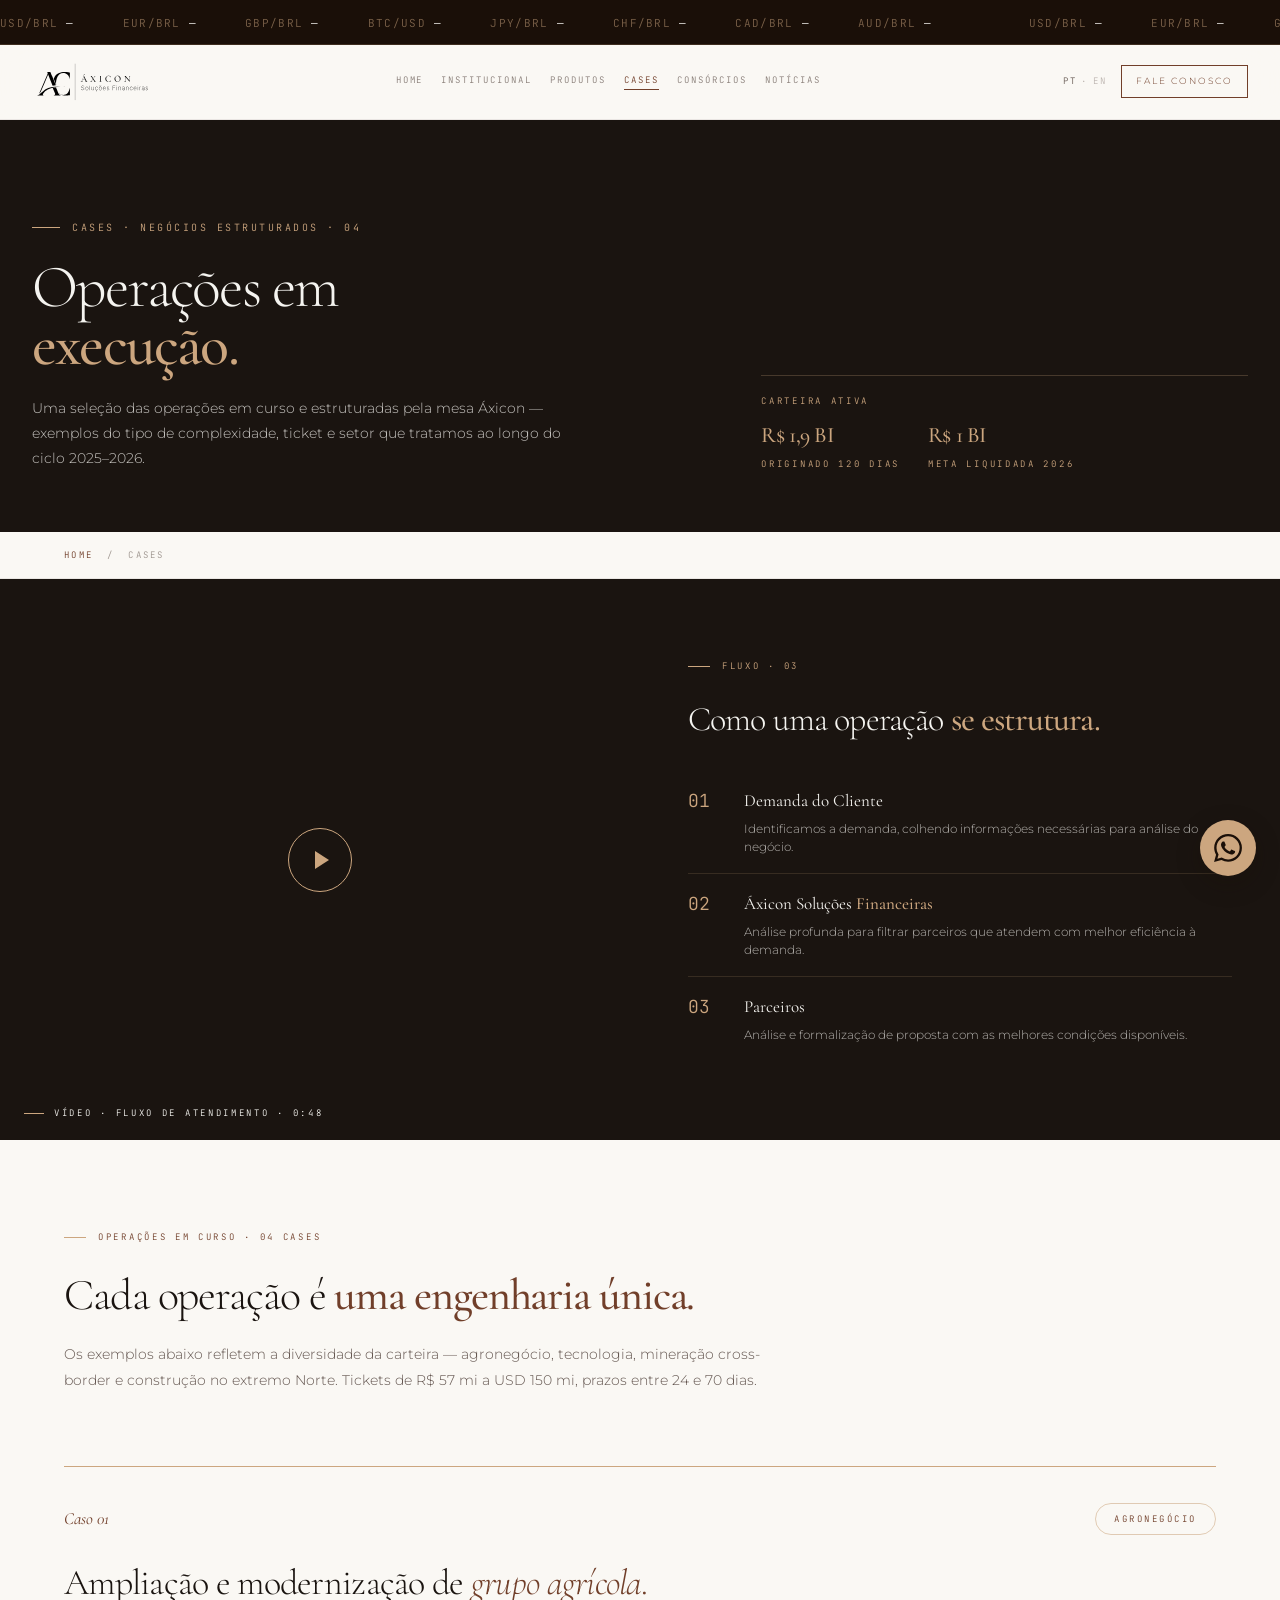
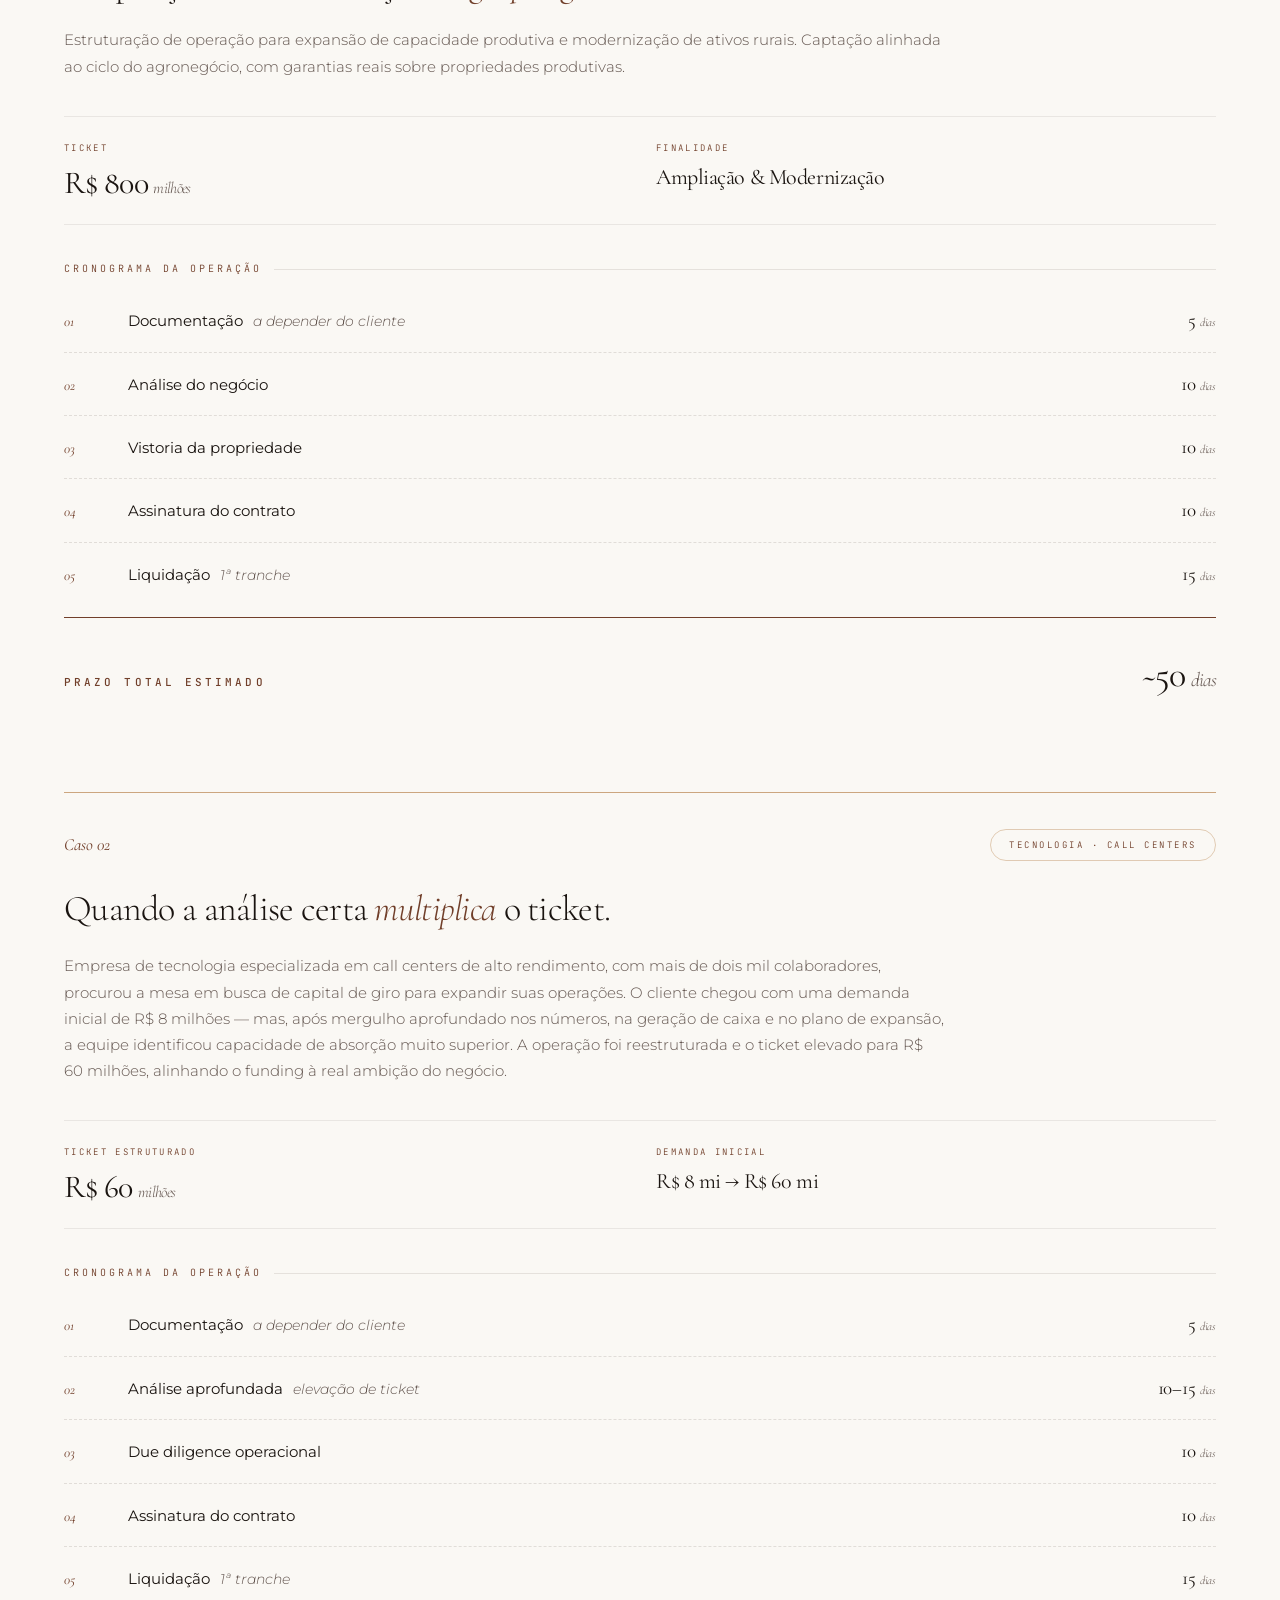
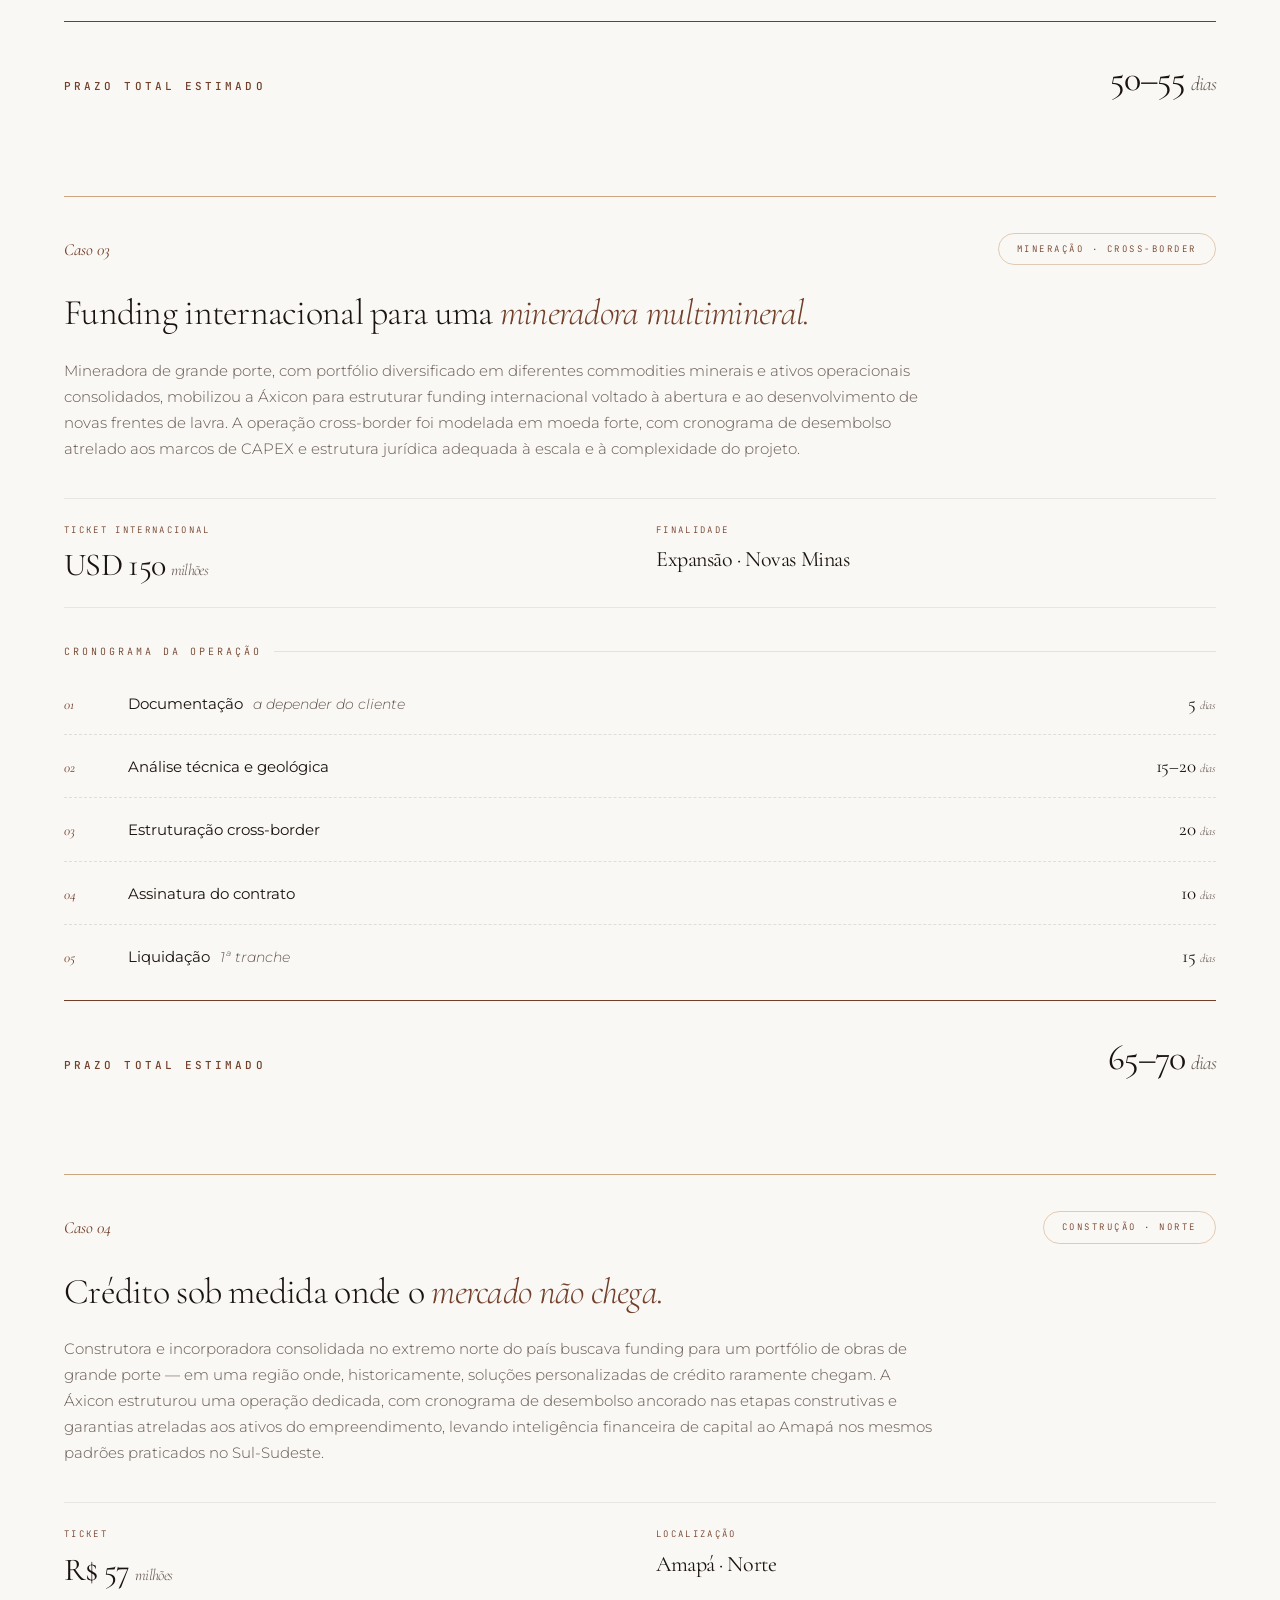
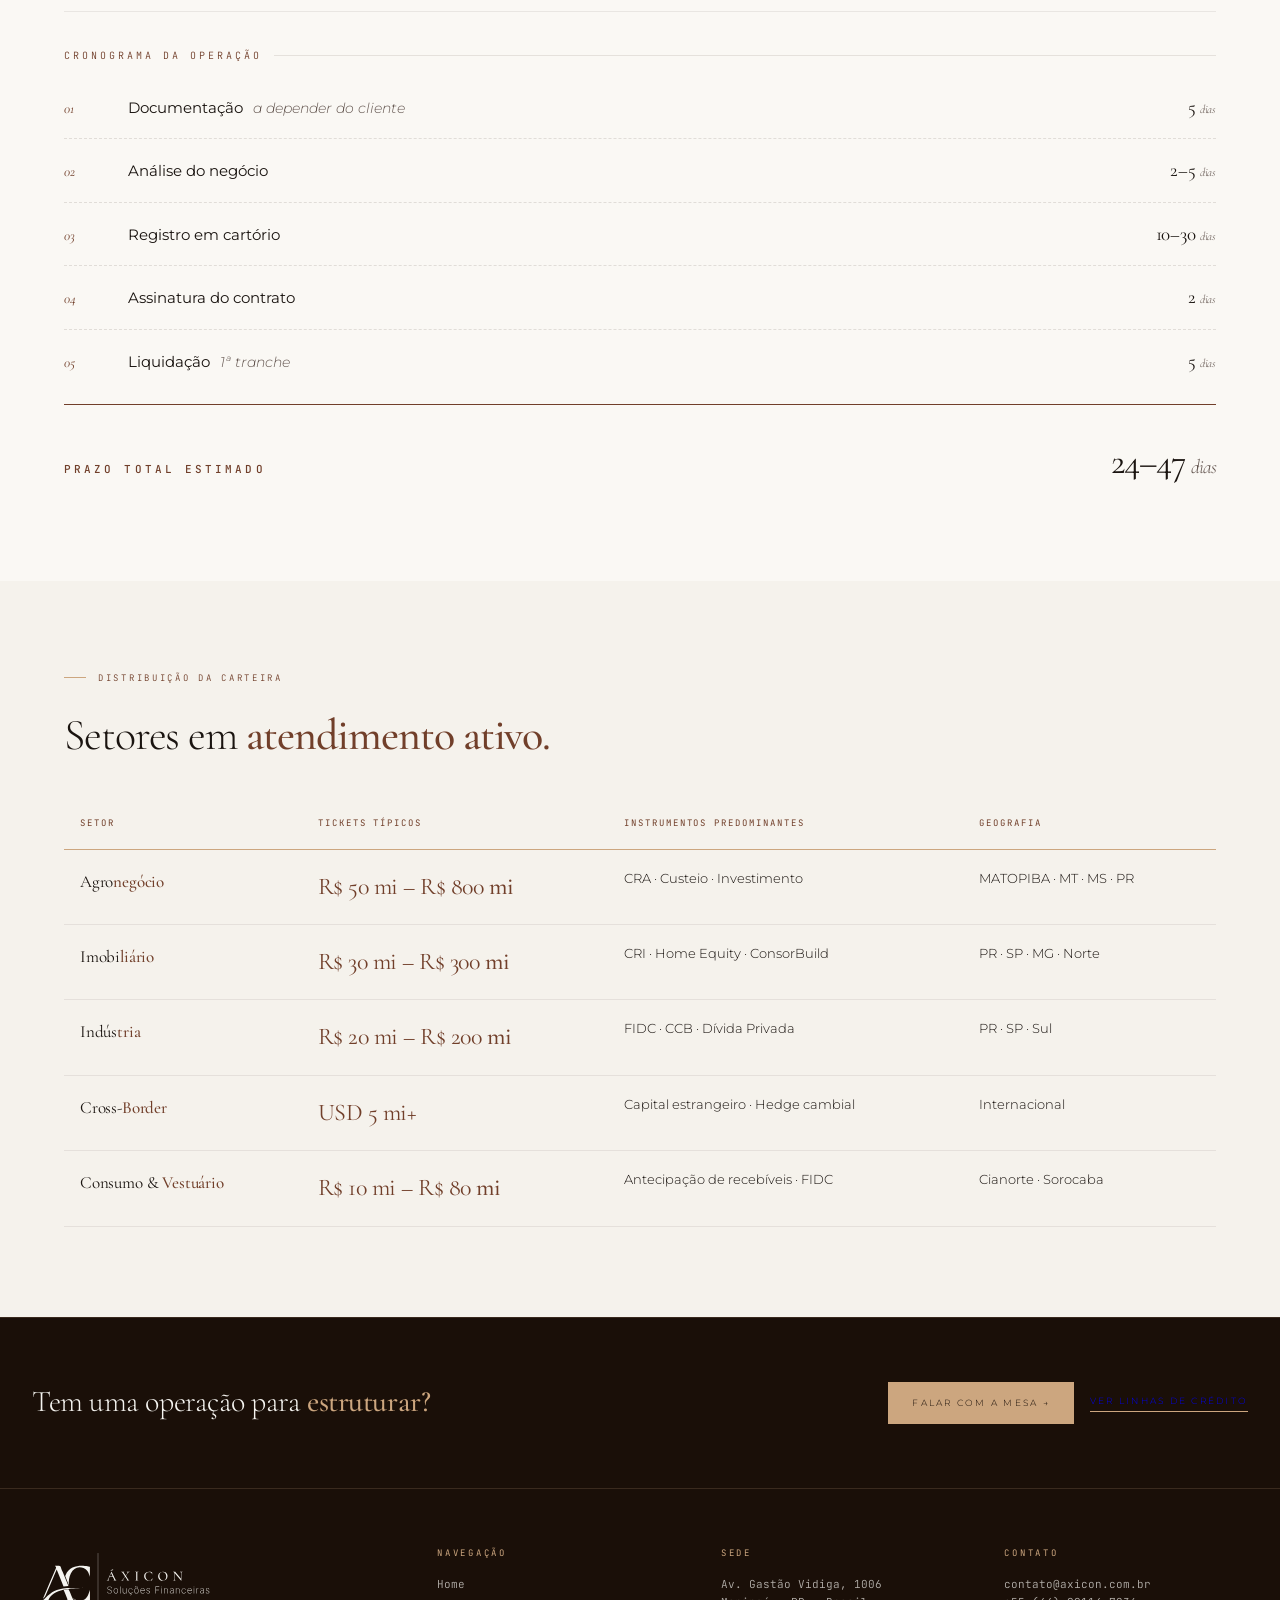
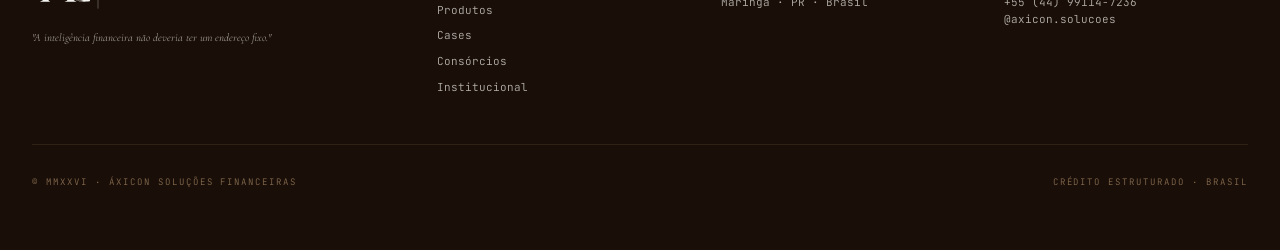
==== cases.html @ af998e2f "Migra site para estrutura multi-página (modelo E-D) Substitui o standalone único pela versão modular" ====
<!DOCTYPE html>
<html lang="pt-BR">
<head>
<meta charset="UTF-8">
<meta name="viewport" content="width=device-width, initial-scale=1.0">
<title>Cases & Negócios Estruturados — Áxicon Soluções Financeiras</title>
<meta name="description" content="Operações em execução na carteira Áxicon — agro, imobiliário, project finance e cross-border. Tickets de R$ 50 mi a R$ 800 mi.">
<link rel="stylesheet" href="styles.css">
</head>
<body>
<!-- TICKER -->
<div class="market-ticker">
  <div class="ticker-track">
    <span>
      <span><span class="ticker-label">USD/BRL</span><span id="t-usd">—</span></span>
      <span><span class="ticker-label">EUR/BRL</span><span id="t-eur">—</span></span>
      <span><span class="ticker-label">GBP/BRL</span><span id="t-gbp">—</span></span>
      <span><span class="ticker-label">BTC/USD</span><span id="t-btc">—</span></span>
      <span><span class="ticker-label">JPY/BRL</span><span id="t-jpy">—</span></span>
      <span><span class="ticker-label">CHF/BRL</span><span id="t-chf">—</span></span>
      <span><span class="ticker-label">CAD/BRL</span><span id="t-cad">—</span></span>
      <span><span class="ticker-label">AUD/BRL</span><span id="t-aud">—</span></span>
    </span>
    <span aria-hidden="true">
      <span><span class="ticker-label">USD/BRL</span><span class="t-usd2">—</span></span>
      <span><span class="ticker-label">EUR/BRL</span><span class="t-eur2">—</span></span>
      <span><span class="ticker-label">GBP/BRL</span><span class="t-gbp2">—</span></span>
      <span><span class="ticker-label">BTC/USD</span><span class="t-btc2">—</span></span>
      <span><span class="ticker-label">JPY/BRL</span><span class="t-jpy2">—</span></span>
      <span><span class="ticker-label">CHF/BRL</span><span class="t-chf2">—</span></span>
      <span><span class="ticker-label">CAD/BRL</span><span class="t-cad2">—</span></span>
      <span><span class="ticker-label">AUD/BRL</span><span class="t-aud2">—</span></span>
    </span>
  </div>
</div>
<nav class="nav">
  <a href="index.html" class="nav-brand">
    <img src="assets/logo-full-black.svg" alt="Áxicon Soluções Financeiras" class="brand-logo">
  </a>
  <div class="nav-menu">
    <a href="index.html">Home</a>
    <a href="institucional.html">Institucional</a>
    <a href="produtos.html">Produtos</a>
    <a href="cases.html" class="active">Cases</a>
    <a href="consorcios.html">Consórcios</a>
    <a href="noticias.html">Notícias</a>
  </div>
  <div class="nav-right">
    <div class="lang-toggle">
      <span data-lang="pt">PT</span><span class="sep">·</span><span data-lang="en" class="inactive">EN</span>
    </div>
    <a href="https://wa.me/5544991147236?text=Olá,%20tudo%20bem?%20Vim%20pelo%20site%20da%20Áxicon..." class="nav-cta" target="_blank" rel="noopener">Fale conosco</a>
  </div>
</nav>

<header class="page-hero has-image page-hero-bg-2">
  <div>
    <div class="page-hero-eyebrow">Cases · Negócios estruturados · 04</div>
    <h1 class="h-hero">Operações em<br><em>execução.</em></h1>
    <p class="page-hero-lede">Uma seleção das operações em curso e estruturadas pela mesa Áxicon — exemplos do tipo de complexidade, ticket e setor que tratamos ao longo do ciclo 2025–2026.</p>
  </div>
  <div class="page-hero-meta">
    Carteira ativa
    <div class="page-hero-meta-row">
      <span><strong>R$ 1,9 bi</strong>Originado 120 dias</span>
      <span><strong>R$ 1 bi</strong>Meta liquidada 2026</span>
    </div>
  </div>
</header>

<div class="breadcrumbs"><div class="container"><a href="index.html">Home</a><span class="sep">/</span><span>Cases</span></div></div>

<!-- FLUXO DE ATENDIMENTO -->
<section id="fluxo" class="s-dark">
  <div class="video-split">
    <div class="video-pane" style="background-image: url('https://images.unsplash.com/photo-1556761175-5973dc0f32e7?w=1200&q=85');">
      <div class="video-caption">Vídeo · Fluxo de atendimento · 0:48</div>
      <div class="video-play"></div>
    </div>
    <div class="video-content">
      <div class="section-label">Fluxo · 03</div>
      <h2 class="h-2" style="margin-bottom: 32px;">Como uma operação <em>se estrutura.</em></h2>
      <div class="flow-list">
        <div class="flow-step">
          <div class="flow-step-num">01</div>
          <div>
            <div class="flow-step-title">Demanda do Cliente</div>
            <div class="flow-step-desc">Identificamos a demanda, colhendo informações necessárias para análise do negócio.</div>
          </div>
        </div>
        <div class="flow-step">
          <div class="flow-step-num">02</div>
          <div>
            <div class="flow-step-title">Áxicon Soluções <em>Financeiras</em></div>
            <div class="flow-step-desc">Análise profunda para filtrar parceiros que atendem com melhor eficiência à demanda.</div>
          </div>
        </div>
        <div class="flow-step">
          <div class="flow-step-num">03</div>
          <div>
            <div class="flow-step-title">Parceiros</div>
            <div class="flow-step-desc">Análise e formalização de proposta com as melhores condições disponíveis.</div>
          </div>
        </div>
      </div>
    </div>
  </div>
</section>

<!-- CASES LIST -->
<section class="section s-light">
  <div class="container">
    <div class="section-label">Operações em curso · 04 cases</div>
    <h2 class="h-1" style="max-width: 780px; margin-bottom: 24px;">
      Cada operação é <em>uma engenharia única.</em>
    </h2>
    <p class="body-text" style="margin-bottom: 64px;">
      Os exemplos abaixo refletem a diversidade da carteira — agronegócio, tecnologia, mineração cross-border e construção no extremo Norte. Tickets de R$ 57 mi a USD 150 mi, prazos entre 24 e 70 dias.
    </p>

    <div class="case-detail-list">

      <article id="agro" class="case-detail">
        <div class="case-detail-head">
          <div class="case-detail-num">Caso 01</div>
          <div class="case-detail-badge">Agronegócio</div>
        </div>
        <h3 class="case-detail-title">Ampliação e modernização de <em>grupo agrícola.</em></h3>
        <p class="case-detail-body">Estruturação de operação para expansão de capacidade produtiva e modernização de ativos rurais. Captação alinhada ao ciclo do agronegócio, com garantias reais sobre propriedades produtivas.</p>
        <div class="case-detail-meta">
          <div>
            <div class="case-detail-meta-label">Ticket</div>
            <div class="case-detail-meta-value">R$ 800<small>milhões</small></div>
          </div>
          <div>
            <div class="case-detail-meta-label">Finalidade</div>
            <div class="case-detail-meta-value text">Ampliação &amp; Modernização</div>
          </div>
        </div>
        <div class="case-timeline-label">Cronograma da operação</div>
        <ol class="case-timeline">
          <li><span class="case-timeline-num">01</span><span class="case-timeline-step">Documentação <em>a depender do cliente</em></span><span class="case-timeline-days">5<em>dias</em></span></li>
          <li><span class="case-timeline-num">02</span><span class="case-timeline-step">Análise do negócio</span><span class="case-timeline-days">10<em>dias</em></span></li>
          <li><span class="case-timeline-num">03</span><span class="case-timeline-step">Vistoria da propriedade</span><span class="case-timeline-days">10<em>dias</em></span></li>
          <li><span class="case-timeline-num">04</span><span class="case-timeline-step">Assinatura do contrato</span><span class="case-timeline-days">10<em>dias</em></span></li>
          <li><span class="case-timeline-num">05</span><span class="case-timeline-step">Liquidação <em>1ª tranche</em></span><span class="case-timeline-days">15<em>dias</em></span></li>
        </ol>
        <div class="case-detail-total">
          <span class="case-detail-total-label">Prazo total estimado</span>
          <span class="case-detail-total-value">~50<em>dias</em></span>
        </div>
      </article>

      <article id="tech" class="case-detail">
        <div class="case-detail-head">
          <div class="case-detail-num">Caso 02</div>
          <div class="case-detail-badge">Tecnologia · Call Centers</div>
        </div>
        <h3 class="case-detail-title">Quando a análise certa <em>multiplica</em> o ticket.</h3>
        <p class="case-detail-body">Empresa de tecnologia especializada em call centers de alto rendimento, com mais de dois mil colaboradores, procurou a mesa em busca de capital de giro para expandir suas operações. O cliente chegou com uma demanda inicial de R$ 8 milhões — mas, após mergulho aprofundado nos números, na geração de caixa e no plano de expansão, a equipe identificou capacidade de absorção muito superior. A operação foi reestruturada e o ticket elevado para R$ 60 milhões, alinhando o funding à real ambição do negócio.</p>
        <div class="case-detail-meta">
          <div>
            <div class="case-detail-meta-label">Ticket estruturado</div>
            <div class="case-detail-meta-value">R$ 60<small>milhões</small></div>
          </div>
          <div>
            <div class="case-detail-meta-label">Demanda inicial</div>
            <div class="case-detail-meta-value text">R$ 8 mi → R$ 60 mi</div>
          </div>
        </div>
        <div class="case-timeline-label">Cronograma da operação</div>
        <ol class="case-timeline">
          <li><span class="case-timeline-num">01</span><span class="case-timeline-step">Documentação <em>a depender do cliente</em></span><span class="case-timeline-days">5<em>dias</em></span></li>
          <li><span class="case-timeline-num">02</span><span class="case-timeline-step">Análise aprofundada <em>elevação de ticket</em></span><span class="case-timeline-days">10–15<em>dias</em></span></li>
          <li><span class="case-timeline-num">03</span><span class="case-timeline-step">Due diligence operacional</span><span class="case-timeline-days">10<em>dias</em></span></li>
          <li><span class="case-timeline-num">04</span><span class="case-timeline-step">Assinatura do contrato</span><span class="case-timeline-days">10<em>dias</em></span></li>
          <li><span class="case-timeline-num">05</span><span class="case-timeline-step">Liquidação <em>1ª tranche</em></span><span class="case-timeline-days">15<em>dias</em></span></li>
        </ol>
        <div class="case-detail-total">
          <span class="case-detail-total-label">Prazo total estimado</span>
          <span class="case-detail-total-value">50–55<em>dias</em></span>
        </div>
      </article>

      <article id="mineracao" class="case-detail">
        <div class="case-detail-head">
          <div class="case-detail-num">Caso 03</div>
          <div class="case-detail-badge">Mineração · Cross-Border</div>
        </div>
        <h3 class="case-detail-title">Funding internacional para uma <em>mineradora multimineral.</em></h3>
        <p class="case-detail-body">Mineradora de grande porte, com portfólio diversificado em diferentes commodities minerais e ativos operacionais consolidados, mobilizou a Áxicon para estruturar funding internacional voltado à abertura e ao desenvolvimento de novas frentes de lavra. A operação cross-border foi modelada em moeda forte, com cronograma de desembolso atrelado aos marcos de CAPEX e estrutura jurídica adequada à escala e à complexidade do projeto.</p>
        <div class="case-detail-meta">
          <div>
            <div class="case-detail-meta-label">Ticket internacional</div>
            <div class="case-detail-meta-value">USD 150<small>milhões</small></div>
          </div>
          <div>
            <div class="case-detail-meta-label">Finalidade</div>
            <div class="case-detail-meta-value text">Expansão · Novas Minas</div>
          </div>
        </div>
        <div class="case-timeline-label">Cronograma da operação</div>
        <ol class="case-timeline">
          <li><span class="case-timeline-num">01</span><span class="case-timeline-step">Documentação <em>a depender do cliente</em></span><span class="case-timeline-days">5<em>dias</em></span></li>
          <li><span class="case-timeline-num">02</span><span class="case-timeline-step">Análise técnica e geológica</span><span class="case-timeline-days">15–20<em>dias</em></span></li>
          <li><span class="case-timeline-num">03</span><span class="case-timeline-step">Estruturação cross-border</span><span class="case-timeline-days">20<em>dias</em></span></li>
          <li><span class="case-timeline-num">04</span><span class="case-timeline-step">Assinatura do contrato</span><span class="case-timeline-days">10<em>dias</em></span></li>
          <li><span class="case-timeline-num">05</span><span class="case-timeline-step">Liquidação <em>1ª tranche</em></span><span class="case-timeline-days">15<em>dias</em></span></li>
        </ol>
        <div class="case-detail-total">
          <span class="case-detail-total-label">Prazo total estimado</span>
          <span class="case-detail-total-value">65–70<em>dias</em></span>
        </div>
      </article>

      <article id="amapa" class="case-detail">
        <div class="case-detail-head">
          <div class="case-detail-num">Caso 04</div>
          <div class="case-detail-badge">Construção · Norte</div>
        </div>
        <h3 class="case-detail-title">Crédito sob medida onde o <em>mercado não chega.</em></h3>
        <p class="case-detail-body">Construtora e incorporadora consolidada no extremo norte do país buscava funding para um portfólio de obras de grande porte — em uma região onde, historicamente, soluções personalizadas de crédito raramente chegam. A Áxicon estruturou uma operação dedicada, com cronograma de desembolso ancorado nas etapas construtivas e garantias atreladas aos ativos do empreendimento, levando inteligência financeira de capital ao Amapá nos mesmos padrões praticados no Sul-Sudeste.</p>
        <div class="case-detail-meta">
          <div>
            <div class="case-detail-meta-label">Ticket</div>
            <div class="case-detail-meta-value">R$ 57<small>milhões</small></div>
          </div>
          <div>
            <div class="case-detail-meta-label">Localização</div>
            <div class="case-detail-meta-value text">Amapá · Norte</div>
          </div>
        </div>
        <div class="case-timeline-label">Cronograma da operação</div>
        <ol class="case-timeline">
          <li><span class="case-timeline-num">01</span><span class="case-timeline-step">Documentação <em>a depender do cliente</em></span><span class="case-timeline-days">5<em>dias</em></span></li>
          <li><span class="case-timeline-num">02</span><span class="case-timeline-step">Análise do negócio</span><span class="case-timeline-days">2–5<em>dias</em></span></li>
          <li><span class="case-timeline-num">03</span><span class="case-timeline-step">Registro em cartório</span><span class="case-timeline-days">10–30<em>dias</em></span></li>
          <li><span class="case-timeline-num">04</span><span class="case-timeline-step">Assinatura do contrato</span><span class="case-timeline-days">2<em>dias</em></span></li>
          <li><span class="case-timeline-num">05</span><span class="case-timeline-step">Liquidação <em>1ª tranche</em></span><span class="case-timeline-days">5<em>dias</em></span></li>
        </ol>
        <div class="case-detail-total">
          <span class="case-detail-total-label">Prazo total estimado</span>
          <span class="case-detail-total-value">24–47<em>dias</em></span>
        </div>
      </article>

    </div>
  </div>
</section>

<!-- SETORES ATENDIDOS -->
<section class="section s-light-2">
  <div class="container">
    <div class="section-label">Distribuição da carteira</div>
    <h2 class="h-1" style="max-width: 780px; margin-bottom: 40px;">
      Setores em <em>atendimento ativo.</em>
    </h2>
    <table class="compare-table">
      <thead>
        <tr><th>Setor</th><th>Tickets típicos</th><th>Instrumentos predominantes</th><th>Geografia</th></tr>
      </thead>
      <tbody>
        <tr>
          <td class="serif">Agro<em>negócio</em></td>
          <td class="num">R$ 50 mi – R$ 800 <em>mi</em></td>
          <td>CRA · Custeio · Investimento</td>
          <td>MATOPIBA · MT · MS · PR</td>
        </tr>
        <tr>
          <td class="serif">Imobi<em>liário</em></td>
          <td class="num">R$ 30 mi – R$ 300 <em>mi</em></td>
          <td>CRI · Home Equity · ConsorBuild</td>
          <td>PR · SP · MG · Norte</td>
        </tr>
        <tr>
          <td class="serif">Indús<em>tria</em></td>
          <td class="num">R$ 20 mi – R$ 200 <em>mi</em></td>
          <td>FIDC · CCB · Dívida Privada</td>
          <td>PR · SP · Sul</td>
        </tr>
        <tr>
          <td class="serif">Cross-<em>Border</em></td>
          <td class="num">USD 5 mi+</td>
          <td>Capital estrangeiro · Hedge cambial</td>
          <td>Internacional</td>
        </tr>
        <tr>
          <td class="serif">Consumo & <em>Vestuário</em></td>
          <td class="num">R$ 10 mi – R$ 80 <em>mi</em></td>
          <td>Antecipação de recebíveis · FIDC</td>
          <td>Cianorte · Sorocaba</td>
        </tr>
      </tbody>
    </table>
  </div>
</section>

<!-- CTA -->
<section class="cta-stripe">
  <h3>Tem uma operação para <em>estruturar?</em></h3>
  <div class="cta-stripe-actions">
    <a href="https://wa.me/5544991147236?text=Olá,%20tudo%20bem?%20Vim%20pelo%20site%20da%20Áxicon..." target="_blank" rel="noopener" class="btn btn-primary">Falar com a mesa →</a>
    <a href="produtos.html" class="link-arrow">Ver linhas de crédito</a>
  </div>
</section>

<footer class="footer">
  <div class="footer-grid">
    <div>
      <div class="footer-brand">
        <img src="assets/logo-full-white.svg" alt="Áxicon Soluções Financeiras" class="brand-logo">
      </div>
      <p class="footer-tag"><em>"A inteligência financeira não deveria ter um endereço fixo."</em></p>
    </div>
    <div>
      <h4>Navegação</h4>
      <ul>
        <li><a href="index.html">Home</a></li>
        <li><a href="produtos.html">Produtos</a></li>
        <li><a href="cases.html">Cases</a></li>
        <li><a href="consorcios.html">Consórcios</a></li>
        <li><a href="institucional.html">Institucional</a></li>
      </ul>
    </div>
    <div>
      <h4>Sede</h4>
      <p>Av. Gastão Vidiga, 1006<br>Maringá · PR · Brasil</p>

    </div>
    <div>
      <h4>Contato</h4>
      <p>
        <a href="mailto:contato@axicon.com.br">contato@axicon.com.br</a><br>
        <a href="https://wa.me/5544991147236">+55 (44) 99114-7236</a><br>
        <a href="https://www.instagram.com/axicon.solucoes/" target="_blank">@axicon.solucoes</a>
      </p>
    </div>
  </div>
  <div class="footer-bottom">
    <span>© MMXXVI · Áxicon Soluções Financeiras</span>
    <span>Crédito estruturado · Brasil</span>
  </div>
</footer>
<a href="https://wa.me/5544991147236?text=Olá,%20tudo%20bem?%20Vim%20pelo%20site%20da%20Áxicon..." class="wa-float" target="_blank" rel="noopener" aria-label="WhatsApp">
  <svg viewBox="0 0 24 24"><path d="M17.472 14.382c-.297-.149-1.758-.867-2.03-.967-.273-.099-.471-.148-.67.15-.197.297-.767.966-.94 1.164-.173.199-.347.223-.644.075-.297-.15-1.255-.463-2.39-1.475-.883-.788-1.48-1.761-1.653-2.059-.173-.297-.018-.458.13-.606.134-.133.298-.347.446-.52.149-.174.198-.298.298-.497.099-.198.05-.371-.025-.52-.075-.149-.669-1.612-.916-2.207-.242-.579-.487-.5-.669-.51-.173-.008-.371-.01-.57-.01-.198 0-.52.074-.792.372-.272.297-1.04 1.016-1.04 2.479 0 1.462 1.065 2.875 1.213 3.074.149.198 2.096 3.2 5.077 4.487.709.306 1.262.489 1.694.625.712.227 1.36.195 1.871.118.571-.085 1.758-.719 2.006-1.413.248-.694.248-1.289.173-1.413-.074-.124-.272-.198-.57-.347m-5.421 7.403h-.004a9.87 9.87 0 01-5.031-1.378l-.361-.214-3.741.982.998-3.648-.235-.374a9.86 9.86 0 01-1.51-5.26c.001-5.45 4.436-9.884 9.888-9.884 2.64 0 5.122 1.03 6.988 2.898a9.825 9.825 0 012.893 6.994c-.003 5.45-4.437 9.884-9.885 9.884m8.413-18.297A11.815 11.815 0 0012.05 0C5.495 0 .16 5.335.157 11.892c0 2.096.547 4.142 1.588 5.945L.057 24l6.305-1.654a11.882 11.882 0 005.683 1.448h.005c6.554 0 11.89-5.335 11.893-11.893a11.821 11.821 0 00-3.48-8.413Z"/></svg>
</a>
<script src="shared.js"></script>
</body>
</html>
---- styles.css ----
/* ============================================================
   ÁXICON SOLUÇÕES FINANCEIRAS — Design System (shared)
   Quiet luxury · Dark editorial · Light/Dark alternado
   ============================================================ */

/* Cormorant Garamond + Montserrat + JetBrains Mono via Google Fonts (importado abaixo) */

@import url('https://fonts.googleapis.com/css2?family=Cormorant+Garamond:ital,wght@0,300;0,400;0,500;1,300;1,400;1,500&family=Montserrat:wght@200;300;400;500;600&family=JetBrains+Mono:wght@300;400;500&display=swap');

:root {
  --c-primary: #713F2A;
  --c-secondary: #7C4D33;
  --c-deep: #1a0f08;
  --c-dark: #2A1810;
  --c-bg-dark: #1a1410;
  --c-bg-dark-2: #221812;
  --c-cream: #FAF8F4;
  --c-cream-2: #F5F2EC;
  --c-cream-3: #F5F4F0;
  --c-gold: #CCA67F;
  --c-gold-soft: #DAB58F;
  --c-gold-deep: #9B7A52;
  --c-text-light: #1a1410;
  --c-text-dark: #F5F4F0;
  --c-text-muted-light: rgba(42, 24, 16, 0.72);
  --c-text-muted-dark: rgba(245, 244, 240, 0.72);
  --c-text-faint-light: rgba(42, 24, 16, 0.45);
  --c-text-faint-dark: rgba(245, 244, 240, 0.45);
  --line-light: rgba(42, 24, 16, 0.08);
  --line-light-2: rgba(42, 24, 16, 0.1);
  --line-dark: rgba(204, 166, 127, 0.16);
  --f-serif: 'Cormorant Garamond', Georgia, serif;
  --f-sans: 'Montserrat', -apple-system, BlinkMacSystemFont, sans-serif;
  --f-mono: 'JetBrains Mono', 'SF Mono', Menlo, monospace;
  --nav-h: 64px;
  --ticker-h: 32px;
  --pad-section: 90px 32px;
  --max-w: 1440px;
}

* { box-sizing: border-box; margin: 0; padding: 0; }
html { scroll-behavior: smooth; -webkit-font-smoothing: antialiased; -moz-osx-font-smoothing: grayscale; }
body {
  font-family: var(--f-sans);
  font-weight: 300;
  line-height: 1.6;
  color: var(--c-text-light);
  background: var(--c-cream);
  overflow-x: hidden;
}
/* visited links inherit parent color — evita roxo padrão do browser */
a:visited { color: inherit; }
.serif { font-family: var(--f-serif); }
.mono { font-family: var(--f-mono); }
.italic { font-style: italic; }
.container { max-width: var(--max-w); margin: 0 auto; padding: 0 32px; }

/* TICKER */
.market-ticker {
  background: var(--c-deep);
  border-bottom: 1px solid rgba(204, 166, 127, 0.2);
  padding: 9px 0;
  overflow: hidden;
  position: sticky;
  top: 0;
  z-index: 100;
}
.ticker-track {
  display: inline-flex;
  animation: ticker-slide 60s linear infinite;
  gap: 48px;
  padding-right: 48px;
  white-space: nowrap;
  font-family: var(--f-mono);
  font-size: 11px;
  letter-spacing: 0.12em;
  color: var(--c-text-dark);
}
.ticker-track > span { display: inline-flex; gap: 48px; padding-right: 48px; }
.ticker-label { color: rgba(204, 166, 127, 0.55); margin-right: 8px; }
.ticker-up { color: #22c55e; font-size: 9px; }
.ticker-down { color: #ef4444; font-size: 9px; }
@keyframes ticker-slide {
  0% { transform: translateX(0); }
  100% { transform: translateX(-50%); }
}

/* NAVEGAÇÃO */
.nav {
  display: flex;
  justify-content: space-between;
  align-items: center;
  padding: 16px 32px;
  background: rgba(250, 248, 244, 0.92);
  backdrop-filter: blur(20px);
  -webkit-backdrop-filter: blur(20px);
  border-bottom: 1px solid var(--line-light);
  position: sticky;
  top: var(--ticker-h);
  z-index: 99;
}
.nav-brand { display: flex; align-items: center; gap: 10px; text-decoration: none; color: var(--c-text-light); }
.nav-brand img.brand-logo { height: 42px; width: auto; display: block; }
.nav-logo {
  width: 26px; height: 26px;
  border: 1px solid var(--c-primary);
  display: flex; align-items: center; justify-content: center;
  font-family: var(--f-serif); font-style: italic; font-size: 14px;
  color: var(--c-primary);
}
.nav-name { font-family: var(--f-serif); font-size: 16px; }
.nav-name em { font-style: italic; color: var(--c-primary); }
.nav-menu { display: flex; gap: 18px; font-family: var(--f-mono); font-size: 9px; letter-spacing: 0.22em; text-transform: uppercase; }
.nav-menu a { color: rgba(42, 24, 16, 0.55); text-decoration: none; transition: color 0.2s; padding-bottom: 2px; }
.nav-menu a:hover, .nav-menu a.active { color: var(--c-primary); border-bottom: 1px solid var(--c-primary); }
.nav-right { display: flex; align-items: center; gap: 14px; }
.lang-toggle { font-family: var(--f-mono); font-size: 9px; letter-spacing: 0.25em; text-transform: uppercase; color: rgba(42, 24, 16, 0.7); cursor: pointer; }
.lang-toggle .inactive { color: rgba(42, 24, 16, 0.3); }
.lang-toggle .sep { margin: 0 4px; color: rgba(42, 24, 16, 0.3); }
.nav-cta {
  font-family: var(--f-sans); font-size: 9px;
  letter-spacing: 0.22em; text-transform: uppercase;
  border: 1px solid var(--c-primary);
  color: var(--c-primary); padding: 8px 14px;
  text-decoration: none; background: transparent;
  cursor: pointer; transition: all 0.3s;
}
.nav-cta:hover { background: var(--c-primary); color: var(--c-cream); }

/* SEÇÕES */
.section { padding: var(--pad-section); }
.section-tight { padding: 60px 32px; }
.s-light { background: var(--c-cream); color: var(--c-text-light); }
.s-light-2 { background: var(--c-cream-2); color: var(--c-text-light); }
.s-dark { background: var(--c-bg-dark); color: var(--c-text-dark); }
.s-deep { background: var(--c-deep); color: var(--c-text-dark); }

.section-label {
  font-family: var(--f-mono);
  font-size: 9px;
  letter-spacing: 0.3em;
  text-transform: uppercase;
  margin-bottom: 28px;
  display: flex; align-items: center; gap: 12px;
}
.section-label::before { content: ''; width: 22px; height: 1px; background: var(--c-gold); }
.s-light .section-label, .s-light-2 .section-label { color: var(--c-primary); }
.s-dark .section-label, .s-deep .section-label { color: var(--c-gold); }

/* TIPOGRAFIA */
h1, h2, h3, h4 { font-family: var(--f-serif); font-weight: 300; letter-spacing: -0.025em; line-height: 1.03; }
.h-hero { font-size: clamp(40px, 5.5vw, 60px); line-height: 0.97; letter-spacing: -0.03em; }
.h-1 { font-size: clamp(34px, 4vw, 44px); }
.h-2 { font-size: clamp(26px, 3vw, 34px); line-height: 1.1; }
.h-3 { font-size: 22px; font-weight: 400; line-height: 1.2; letter-spacing: -0.01em; }
.h-4 { font-size: 17px; font-weight: 400; line-height: 1.25; }
h1 em, h2 em, h3 em, h4 em { font-style: normal; font-weight: 500; }
.s-light h1 em, .s-light h2 em, .s-light-2 h1 em, .s-light-2 h2 em, .s-light h3 em, .s-light-2 h3 em { color: var(--c-primary); }
.s-dark h1 em, .s-dark h2 em, .s-deep h1 em, .s-deep h2 em, .s-dark h3 em, .s-deep h3 em { color: var(--c-gold); }
.lede { font-family: var(--f-serif); font-style: normal; font-size: 21px; line-height: 1.5; font-weight: 300; }
.body-text { font-size: 14px; line-height: 1.85; font-weight: 300; max-width: 720px; }
.s-light .body-text, .s-light-2 .body-text { color: var(--c-text-muted-light); }
.s-dark .body-text, .s-deep .body-text { color: var(--c-text-muted-dark); }

/* CARDS GRID */
.grid-2 { display: grid; grid-template-columns: 1fr 1fr; gap: 48px; }
.grid-3 { display: grid; grid-template-columns: repeat(3, 1fr); gap: 1px; }
.grid-4 { display: grid; grid-template-columns: repeat(4, 1fr); gap: 1px; }

.cards-wrap { border: 1px solid var(--line-light-2); background: var(--line-light-2); }
.s-dark .cards-wrap, .s-deep .cards-wrap { border-color: var(--line-dark); background: var(--line-dark); }
.card { padding: 32px 26px; display: flex; flex-direction: column; }
.s-light .card { background: var(--c-cream); }
.s-light-2 .card { background: var(--c-cream-2); }
.s-dark .card { background: var(--c-bg-dark); }
.s-deep .card { background: var(--c-deep); }

.card-num { font-family: var(--f-mono); font-size: 14px; letter-spacing: 0.05em; margin-bottom: 20px; }
.s-light .card-num, .s-light-2 .card-num { color: var(--c-primary); }
.s-dark .card-num, .s-deep .card-num { color: var(--c-gold); }
.card-eyebrow {
  font-family: var(--f-mono); font-size: 9px;
  letter-spacing: 0.25em; text-transform: uppercase;
  margin-bottom: 16px;
}
.s-light .card-eyebrow, .s-light-2 .card-eyebrow { color: var(--c-primary); }
.s-dark .card-eyebrow, .s-deep .card-eyebrow { color: var(--c-gold); }
.card p { font-size: 12px; line-height: 1.7; }
.s-light .card p, .s-light-2 .card p { color: var(--c-text-muted-light); }
.s-dark .card p, .s-deep .card p { color: var(--c-text-muted-dark); }
.card-link {
  font-family: var(--f-mono); font-size: 9px;
  letter-spacing: 0.2em; text-transform: uppercase;
  margin-top: 16px; text-decoration: none;
}
.s-light .card-link, .s-light-2 .card-link { color: var(--c-primary); }
.s-dark .card-link, .s-deep .card-link { color: var(--c-gold); }

/* BOTÕES */
.btn {
  display: inline-block;
  font-family: var(--f-sans); font-size: 9px;
  letter-spacing: 0.25em; text-transform: uppercase;
  padding: 14px 24px;
  text-decoration: none; cursor: pointer;
  border: none; transition: all 0.3s;
}
.btn-primary { background: var(--c-gold); color: var(--c-deep); }
.btn-primary:hover { background: var(--c-gold-soft); }
.btn-outline-light { background: transparent; border: 1px solid var(--c-text-dark); color: var(--c-text-dark); }
.btn-outline-light:hover { background: var(--c-text-dark); color: var(--c-bg-dark); }
.btn-outline-dark { background: transparent; border: 1px solid var(--c-primary); color: var(--c-primary); }
.btn-outline-dark:hover { background: var(--c-primary); color: var(--c-cream); }

.link-arrow {
  display: inline-block;
  font-family: var(--f-sans); font-size: 9px;
  letter-spacing: 0.25em; text-transform: uppercase;
  text-decoration: none; padding-bottom: 3px;
  border-bottom: 1px solid var(--c-gold);
}
.s-light .link-arrow, .s-light-2 .link-arrow { color: var(--c-primary); }
.s-dark .link-arrow, .s-deep .link-arrow { color: var(--c-text-dark); }

/* KPIs */
.kpi-strip {
  display: grid; grid-template-columns: repeat(4, 1fr);
  border-top: 1px solid var(--line-light-2);
  border-bottom: 1px solid var(--line-light-2);
}
.kpi { padding: 28px 22px; border-right: 1px solid var(--line-light); }
.kpi:last-child { border-right: none; padding-right: 0; }
.kpi:first-child { padding-left: 0; }
.kpi-label {
  font-family: var(--f-mono); font-size: 8px;
  letter-spacing: 0.22em; color: var(--c-text-faint-light);
  text-transform: uppercase; margin-bottom: 14px;
}
.kpi-value {
  font-family: var(--f-serif); font-size: 36px;
  font-weight: 400; color: var(--c-primary);
  line-height: 1; letter-spacing: -0.03em;
}
.kpi-value em { font-style: italic; font-size: 0.45em; color: var(--c-text-faint-light); margin-left: 3px; }

/* HERO PRINCIPAL */
.hero {
  position: relative;
  min-height: 620px;
  background:
    linear-gradient(180deg, rgba(20, 12, 6, 0.55) 0%, rgba(20, 12, 6, 0.78) 60%, rgba(20, 12, 6, 0.95) 100%),
    url('assets/bg-bronze-arc.jpg') center/cover;
  padding: 110px 32px 90px;
  display: grid;
  grid-template-columns: 1fr;
  gap: 48px;
  align-items: end;
  color: var(--c-text-dark);
}
.hero > div { max-width: 920px; }
.hero-meta {
  position: absolute; top: 28px; right: 32px;
  font-family: var(--f-mono); font-size: 9px;
  letter-spacing: 0.35em; color: var(--c-gold);
  text-transform: uppercase;
}
.hero h1 em { color: var(--c-gold); }
.hero-eyebrow {
  font-family: var(--f-mono); font-size: 10px;
  letter-spacing: 0.25em; color: var(--c-gold);
  text-transform: uppercase; margin-bottom: 24px;
  display: flex; align-items: center; gap: 12px;
}
.hero-eyebrow::before { content: ''; width: 28px; height: 1px; background: var(--c-gold); }
.hero-lede {
  font-size: 14px; color: rgba(245, 244, 240, 0.78);
  line-height: 1.8; max-width: 540px;
  margin: 26px 0 32px;
}
.hero-actions { display: flex; gap: 20px; align-items: center; flex-wrap: wrap; }
.hero-card {
  position: relative; padding: 24px 24px 24px 28px;
  border-left: 1px solid var(--c-gold);
}
.hero-card::before, .hero-card::after {
  content: ''; position: absolute; width: 24px; height: 24px;
}
.hero-card::before { top: -8px; right: -8px; border-top: 1px solid var(--c-gold); border-right: 1px solid var(--c-gold); }
.hero-card::after { bottom: -8px; left: -8px; border-bottom: 1px solid var(--c-gold); border-left: 1px solid var(--c-gold); }
.hero-card .mono-label { font-family: var(--f-mono); font-size: 9px; letter-spacing: 0.3em; color: var(--c-gold); text-transform: uppercase; margin-bottom: 18px; }
.hero-card dl { display: grid; grid-template-columns: auto 1fr; gap: 8px 18px; font-size: 11px; color: rgba(245, 244, 240, 0.85); }
.hero-card dt { font-family: var(--f-mono); font-size: 8px; letter-spacing: 0.2em; text-transform: uppercase; color: var(--c-gold); }
.hero-card dd { font-family: var(--f-serif); font-size: 13px; }

/* PAGE HERO (compacto, para sub-páginas) */
.page-hero {
  position: relative;
  min-height: 380px;
  padding: 100px 32px 60px;
  display: grid; grid-template-columns: 1.4fr 1fr;
  gap: 48px; align-items: end;
  color: var(--c-text-dark);
  background: var(--c-bg-dark);
}
.page-hero.has-image::before {
  content: ''; position: absolute; inset: 0;
  background-size: cover; background-position: center;
  opacity: 0.32; z-index: 0;
}
.page-hero.has-image::after {
  content: ''; position: absolute; inset: 0;
  background: linear-gradient(180deg, rgba(26, 20, 16, 0.55) 0%, rgba(26, 20, 16, 0.92) 100%);
  z-index: 1;
}
.page-hero > * { position: relative; z-index: 2; }
.page-hero-bg-1::before { background-image: url('https://images.unsplash.com/photo-1556761175-5973dc0f32e7?w=1920&q=85'); }
.page-hero-bg-2::before { background-image: url('https://images.unsplash.com/photo-1542744173-8e7e53415bb0?w=1920&q=85'); }
.page-hero-bg-3::before { background-image: url('https://images.unsplash.com/photo-1591696205602-2f950c417cb9?w=1920&q=85'); }
.page-hero-bg-4::before { background-image: url('https://images.unsplash.com/photo-1551836022-d5d88e9218df?w=1920&q=85'); }
.page-hero-bg-5::before { background-image: url('https://images.unsplash.com/photo-1564507592333-c60657eea523?w=1920&q=85'); }
.page-hero h1 em { color: var(--c-gold); }
.page-hero-eyebrow {
  font-family: var(--f-mono); font-size: 10px;
  letter-spacing: 0.25em; color: var(--c-gold);
  text-transform: uppercase; margin-bottom: 22px;
  display: flex; align-items: center; gap: 12px;
}
.page-hero-eyebrow::before { content: ''; width: 28px; height: 1px; background: var(--c-gold); }
.page-hero-lede {
  font-size: 14px; color: rgba(245, 244, 240, 0.78);
  line-height: 1.8; max-width: 540px;
  margin: 22px 0 0;
}
.page-hero-meta {
  font-family: var(--f-mono); font-size: 9px;
  letter-spacing: 0.3em; color: var(--c-gold);
  text-transform: uppercase;
  border-top: 1px solid rgba(204, 166, 127, 0.25);
  padding-top: 18px;
}
.page-hero-meta-row { display: flex; gap: 28px; flex-wrap: wrap; margin-top: 10px; }
.page-hero-meta-row span { display: flex; flex-direction: column; gap: 4px; }
.page-hero-meta-row span strong { font-family: var(--f-serif); font-size: 22px; font-weight: 500; color: var(--c-gold); letter-spacing: -0.02em; font-style: normal; }

/* BREADCRUMBS */
.breadcrumbs {
  font-family: var(--f-mono); font-size: 9px;
  letter-spacing: 0.25em; text-transform: uppercase;
  padding: 16px 32px;
  border-bottom: 1px solid var(--line-light);
  color: var(--c-text-faint-light);
}
.breadcrumbs .container { display: flex; gap: 14px; align-items: center; }
.breadcrumbs a { color: var(--c-primary); text-decoration: none; }
.breadcrumbs a:hover { text-decoration: underline; }
.breadcrumbs span.sep { color: var(--c-text-faint-light); }

/* VÍDEO LADO-A-LADO */
.video-split { display: grid; grid-template-columns: 1fr 1fr; min-height: 440px; }
.video-pane {
  background-size: cover; background-position: center;
  position: relative; cursor: pointer;
}
.video-pane::before {
  content: ''; position: absolute; inset: 0;
  background: linear-gradient(135deg, rgba(26, 20, 16, 0.4) 0%, rgba(26, 20, 16, 0.85) 100%);
}
.video-play {
  position: absolute; top: 50%; left: 50%;
  transform: translate(-50%, -50%);
  width: 64px; height: 64px;
  border: 1px solid var(--c-gold);
  border-radius: 50%;
  display: flex; align-items: center; justify-content: center;
  transition: all 0.3s; z-index: 2;
}
.video-play::before {
  content: ''; width: 0; height: 0;
  border-left: 14px solid var(--c-gold);
  border-top: 9px solid transparent;
  border-bottom: 9px solid transparent;
  margin-left: 4px;
}
.video-pane:hover .video-play { background: var(--c-gold); }
.video-pane:hover .video-play::before { border-left-color: var(--c-deep); }
.video-caption {
  position: absolute; bottom: 20px; left: 24px; z-index: 2;
  font-family: var(--f-mono); font-size: 9px;
  letter-spacing: 0.3em; text-transform: uppercase;
  color: var(--c-text-dark);
  display: flex; align-items: center; gap: 10px;
}
.video-caption::before { content: ''; width: 20px; height: 1px; background: var(--c-gold); }
.video-content {
  padding: 80px 48px; display: flex;
  flex-direction: column; justify-content: center;
}

/* NOTÍCIAS */
.news-grid { display: grid; grid-template-columns: 1.4fr 1fr 1fr; gap: 24px; align-items: start; }
.news-card { text-decoration: none; color: inherit; display: block; cursor: pointer; }
.news-img-wrap { position: relative; overflow: hidden; margin-bottom: 16px; background: var(--c-dark); }
.news-img-wrap.large { aspect-ratio: 16 / 10; margin-bottom: 18px; }
.news-img-wrap.small { aspect-ratio: 4 / 3; }
.news-img {
  position: absolute; inset: 0;
  background-size: cover; background-position: center;
  filter: grayscale(0.2) brightness(0.85);
  transition: transform 0.6s;
}
.news-card:hover .news-img { transform: scale(1.03); }
.news-card:hover h3 { color: var(--c-gold-deep); }
.news-badges { position: absolute; bottom: 12px; left: 12px; display: flex; gap: 6px; font-family: var(--f-mono); }
.news-badge {
  background: rgba(26, 15, 8, 0.8); color: var(--c-text-dark);
  font-size: 8px; letter-spacing: 0.2em;
  text-transform: uppercase; padding: 5px 8px;
}
.news-badge-featured { background: var(--c-gold); color: var(--c-deep); }
.news-meta {
  font-family: var(--f-mono); font-size: 9px;
  letter-spacing: 0.25em; text-transform: uppercase;
  margin-bottom: 8px;
}
.s-light .news-meta, .s-light-2 .news-meta { color: var(--c-primary); }
.s-dark .news-meta, .s-deep .news-meta { color: var(--c-gold); }
.news-card h3 { font-family: var(--f-serif); font-weight: 400; line-height: 1.25; margin-bottom: 8px; transition: color 0.3s; }
.news-card.large h3 { font-size: 22px; }
.news-card.small h3 { font-size: 17px; }
.news-card p { font-size: 12px; line-height: 1.65; }
.s-light .news-card p, .s-light-2 .news-card p { color: var(--c-text-muted-light); }
.s-dark .news-card p, .s-deep .news-card p { color: rgba(245, 244, 240, 0.65); }
.news-status {
  margin-top: 28px; display: flex; justify-content: space-between;
  align-items: center; padding-top: 20px;
  font-family: var(--f-mono); font-size: 9px;
  letter-spacing: 0.25em; text-transform: uppercase;
}
.s-light .news-status, .s-light-2 .news-status { border-top: 1px solid var(--line-light-2); color: var(--c-text-faint-light); }
.s-dark .news-status, .s-deep .news-status { border-top: 1px solid var(--line-dark); color: rgba(245, 244, 240, 0.5); }
.news-status-dot { display: inline-block; width: 6px; height: 6px; border-radius: 50%; background: #22c55e; margin-right: 10px; }

/* CASES */
.cases { border-top: 1px solid var(--line-light-2); }
.case-row {
  display: grid; grid-template-columns: 80px 1.4fr 1fr auto;
  gap: 28px; padding: 28px 0;
  border-bottom: 1px solid var(--line-light);
  align-items: start; cursor: pointer;
  transition: padding 0.3s, background 0.3s;
  text-decoration: none; color: inherit;
}
.case-row:hover { padding-left: 12px; background: rgba(204, 166, 127, 0.04); }
.case-row:hover .case-title { color: var(--c-gold-deep); }
.case-num { font-family: var(--f-mono); font-size: 9px; letter-spacing: 0.22em; color: var(--c-primary); text-transform: uppercase; }
.case-num small { display: block; color: var(--c-text-faint-light); font-size: 8px; margin-top: 4px; }
.case-title {
  font-family: var(--f-serif); font-size: 23px;
  font-weight: 400; line-height: 1.2;
  margin-bottom: 10px; transition: color 0.3s;
}
.case-title em { font-style: normal; font-weight: 500; color: var(--c-primary); }
.case-desc { font-size: 12.5px; line-height: 1.65; color: var(--c-text-muted-light); }
.case-meta-label { font-family: var(--f-mono); font-size: 8px; letter-spacing: 0.22em; color: var(--c-text-faint-light); text-transform: uppercase; margin-bottom: 6px; }
.case-meta-value {
  font-family: var(--f-serif); font-size: 24px;
  font-weight: 400; color: var(--c-primary);
  letter-spacing: -0.02em; line-height: 1.1;
}
.case-meta-value em { font-style: italic; font-size: 0.55em; color: var(--c-text-faint-light); margin-left: 3px; }
.case-meta-value.small { font-size: 16px; }
.case-meta-sub { font-family: var(--f-mono); font-size: 8px; letter-spacing: 0.18em; color: var(--c-text-faint-light); text-transform: uppercase; margin-top: 10px; }
.case-arrow { font-family: var(--f-serif); font-style: italic; font-size: 22px; color: var(--c-text-faint-light); }

/* CASE DETAIL — formato expandido com cronograma */
.case-detail-list { display: flex; flex-direction: column; gap: 88px; padding-top: 8px; }
.case-detail { padding-top: 36px; border-top: 1px solid var(--c-gold); }
.case-detail-head { display: flex; justify-content: space-between; align-items: center; gap: 24px; margin-bottom: 28px; }
.case-detail-num { font-family: var(--f-serif); font-style: italic; font-size: 17px; color: var(--c-primary); font-weight: 400; }
.case-detail-badge { border: 1px solid rgba(204, 166, 127, 0.55); padding: 8px 18px; border-radius: 999px; color: var(--c-primary); font-family: var(--f-mono); font-size: 9px; letter-spacing: 0.28em; text-transform: uppercase; }
.case-detail-title { font-family: var(--f-serif); font-size: clamp(26px, 3vw, 36px); line-height: 1.12; font-weight: 300; max-width: 880px; margin-bottom: 24px; letter-spacing: -0.02em; }
.case-detail-title em { font-style: italic; font-weight: 300; color: var(--c-primary); }
.case-detail-body { font-size: 14.5px; line-height: 1.8; color: var(--c-text-muted-light); max-width: 880px; margin-bottom: 36px; font-weight: 300; }
.case-detail-meta { display: grid; grid-template-columns: 1fr 1fr; gap: 32px; padding: 24px 0; border-top: 1px solid var(--line-light); border-bottom: 1px solid var(--line-light); margin-bottom: 36px; }
.case-detail-meta-label { font-family: var(--f-mono); font-size: 9px; letter-spacing: 0.26em; text-transform: uppercase; color: var(--c-primary); margin-bottom: 10px; }
.case-detail-meta-value { font-family: var(--f-serif); font-size: 32px; font-weight: 400; color: var(--c-text-light); letter-spacing: -0.02em; line-height: 1.1; }
.case-detail-meta-value small { font-family: var(--f-serif); font-style: italic; font-size: 0.5em; color: var(--c-text-muted-light); margin-left: 5px; font-weight: 300; }
.case-detail-meta-value.text { font-size: 22px; font-weight: 400; }
.case-timeline-label { font-family: var(--f-mono); font-size: 10px; letter-spacing: 0.3em; text-transform: uppercase; color: var(--c-primary); margin-bottom: 12px; display: flex; align-items: center; gap: 12px; }
.case-timeline-label::after { content: ''; flex: 1; height: 1px; background: var(--line-light-2); }
.case-timeline { list-style: none; }
.case-timeline li { display: grid; grid-template-columns: 40px 1fr auto; gap: 24px; padding: 16px 0; border-bottom: 1px dashed rgba(42, 24, 16, 0.12); align-items: baseline; }
.case-timeline li:last-child { border-bottom: none; }
.case-timeline-num { font-family: var(--f-serif); font-style: italic; font-size: 14px; color: var(--c-primary); font-weight: 400; letter-spacing: 0; }
.case-timeline-step { font-size: 15px; color: var(--c-text-light); font-weight: 400; }
.case-timeline-step em { font-style: italic; color: var(--c-text-muted-light); font-weight: 300; margin-left: 6px; font-size: 13.5px; }
.case-timeline-days { font-family: var(--f-serif); font-size: 19px; color: var(--c-text-light); font-weight: 400; letter-spacing: -0.01em; }
.case-timeline-days em { font-style: italic; font-size: 0.62em; color: var(--c-text-muted-light); margin-left: 4px; font-weight: 300; }
.case-detail-total { margin-top: 12px; padding-top: 28px; border-top: 1.5px solid var(--c-primary); display: flex; justify-content: space-between; align-items: baseline; }
.case-detail-total-label { font-family: var(--f-mono); font-size: 11px; letter-spacing: 0.28em; text-transform: uppercase; color: var(--c-primary); font-weight: 500; }
.case-detail-total-value { font-family: var(--f-serif); font-size: 36px; font-weight: 400; color: var(--c-text-light); letter-spacing: -0.03em; }
.case-detail-total-value em { font-style: italic; font-size: 0.55em; color: var(--c-text-muted-light); margin-left: 6px; font-weight: 300; }

/* PARCEIROS — slot de logo */
.partner-card .partner-logo image-slot { width: 100%; height: 100%; display: block; }

/* FLUXO DE ATENDIMENTO */
.flow-list { display: flex; flex-direction: column; }
.flow-step {
  display: grid; grid-template-columns: 40px 1fr;
  gap: 16px; padding: 16px 0;
  border-bottom: 1px solid var(--line-dark);
}
.flow-step:last-child { border-bottom: none; }
.flow-step-num { font-family: var(--f-mono); font-size: 18px; color: var(--c-gold); }
.flow-step-title { font-family: var(--f-serif); font-size: 17px; font-weight: 400; color: var(--c-text-dark); margin-bottom: 6px; }
.flow-step-title em { font-style: normal; font-weight: 500; color: var(--c-gold); }
.flow-step-desc { font-size: 11.5px; color: rgba(245, 244, 240, 0.7); line-height: 1.6; }

/* ECOSSISTEMA */
.eco-grid { display: grid; grid-template-columns: 1fr 1.1fr; gap: 48px; align-items: center; }
.eco-map { width: 100%; max-width: 380px; margin: 0 auto; display: block; }
.eco-list { display: flex; flex-direction: column; }
.eco-row {
  padding: 16px 0;
  border-top: 1px solid var(--line-light);
  display: grid; grid-template-columns: 120px 1fr;
  gap: 20px; align-items: baseline;
}
.eco-row:last-child { border-bottom: 1px solid var(--line-light); }
.eco-region { font-family: var(--f-mono); font-size: 9px; letter-spacing: 0.22em; color: var(--c-primary); text-transform: uppercase; }
.eco-cities { font-family: var(--f-serif); font-size: 16px; color: var(--c-text-light); }
.eco-cities em { font-style: normal; font-weight: 500; color: var(--c-primary); }
.eco-sector { font-family: var(--f-mono); font-size: 9px; letter-spacing: 0.15em; color: var(--c-text-faint-light); text-transform: uppercase; margin-top: 4px; }

/* TIME */
.team-grid { display: grid; grid-template-columns: repeat(3, 1fr); gap: 32px; }
.team-card { border-top: 1px solid var(--line-dark); padding-top: 32px; }
.team-avatar {
  font-family: var(--f-serif);
  width: 48px; height: 48px;
  border: 1px solid var(--c-gold);
  display: flex; align-items: center; justify-content: center;
  font-size: 18px; color: var(--c-gold);
  margin-bottom: 20px;
}
.team-photo {
  width: 100px; height: 124px;
  object-fit: cover; object-position: center 18%;
  display: block;
  margin-bottom: 22px;
  border-radius: 2px;
  filter: grayscale(0.08) contrast(1.02);
  border: 1px solid rgba(204, 166, 127, 0.25);
}
.team-name { font-family: var(--f-serif); font-size: 22px; font-weight: 400; }
.team-name em { font-style: normal; font-weight: 500; color: var(--c-gold); }
.team-role { font-family: var(--f-mono); font-size: 9px; letter-spacing: 0.22em; color: var(--c-gold); text-transform: uppercase; margin: 6px 0 16px; }
.team-bio { font-size: 12px; color: var(--c-text-muted-dark); line-height: 1.7; }

/* PARCEIROS */
.partners-grid {
  display: grid; grid-template-columns: repeat(2, 1fr);
  gap: 1px; background: var(--line-light-2);
  border: 1px solid var(--line-light-2);
}
.partner-card {
  background: var(--c-cream);
  padding: 40px 36px;
  display: grid; grid-template-columns: 220px 1fr;
  gap: 36px; align-items: center;
}
.s-light-2 .partner-card { background: var(--c-cream-2); }
.partner-logo {
  font-family: var(--f-serif);
  width: 220px; height: 160px;
  border: 1px solid var(--c-primary);
  display: flex; align-items: center; justify-content: center;
  font-style: italic; font-size: 28px; color: var(--c-primary);
  position: relative;
  overflow: hidden;
  margin-bottom: 0;
}
.partner-logo.dropzone {
  border: 1px dashed rgba(113, 63, 42, 0.32);
  background: rgba(124, 77, 51, 0.025);
  padding: 18px 24px;
}
.partner-logo.dropzone:hover { background: rgba(124, 77, 51, 0.06); border-color: rgba(113, 63, 42, 0.55); }
.partner-logo.plus { font-size: 72px; color: rgba(204, 166, 127, 0.5); border: 1px dashed rgba(204, 166, 127, 0.35); font-style: normal; }
.partner-content { display: flex; flex-direction: column; }
.partner-name {
  font-family: var(--f-serif); font-size: 28px; font-weight: 300;
  letter-spacing: -0.02em; line-height: 1.1;
  margin-bottom: 10px;
}
.partner-name em { font-style: normal; font-weight: 500; color: var(--c-primary); }
.partner-name.muted { color: rgba(42, 24, 16, 0.55); font-style: normal; font-weight: 300; }
.partner-highlight {
  font-family: var(--f-mono); font-size: 10px;
  letter-spacing: 0.24em; text-transform: uppercase;
  color: var(--c-primary);
  margin-bottom: 22px;
  display: flex; align-items: center; gap: 12px;
}
.partner-highlight::before { content: ''; width: 22px; height: 1px; background: var(--c-gold); }
.partner-bio {
  font-size: 13.5px; line-height: 1.75;
  color: var(--c-text-muted-light); font-weight: 300;
  max-width: 460px;
}
.partner-meta { /* legacy — mantido caso reusem em outro lugar */ font-family: var(--f-mono); font-size: 9px; letter-spacing: 0.15em; color: rgba(42, 24, 16, 0.6); text-transform: uppercase; margin-top: 4px; }
/* old: .partner-logo.plus, .partner-name, .partner-name em, .partner-name.muted — rules above supersede */
/* old .partner-meta legacy rule retained — partner cards now use .partner-highlight + .partner-bio */

/* PROJEÇÃO 2026 */
.proj-compare { display: grid; grid-template-columns: 1fr 1fr; gap: 48px; margin-bottom: 56px; }
.proj-box { padding: 40px 32px; position: relative; }
.proj-box::before { content: ''; position: absolute; top: 0; left: 24px; right: 24px; height: 1px; background: var(--c-gold); }
.proj-box-light { background: var(--c-cream-2); border: 1px solid var(--line-light); color: var(--c-text-light); }
.proj-box-dark { background: var(--c-bg-dark); color: var(--c-text-dark); }
.proj-box-label { font-family: var(--f-mono); font-size: 9px; letter-spacing: 0.25em; text-transform: uppercase; margin-bottom: 14px; }
.proj-box-light .proj-box-label { color: rgba(42, 24, 16, 0.5); }
.proj-box-dark .proj-box-label { color: var(--c-gold); }
.proj-box-value { font-family: var(--f-serif); font-size: 52px; font-weight: 400; line-height: 1; letter-spacing: -0.03em; }
.proj-box-value em { font-style: italic; }
.proj-box-light .proj-box-value { color: var(--c-text-light); }
.proj-box-dark .proj-box-value { color: var(--c-gold); }

/* SÍNTESE / MANIFESTO */
.synthesis {
  background: var(--c-bg-dark); color: var(--c-text-dark);
  padding: 110px 32px; text-align: center; position: relative;
}
.synthesis::before {
  content: ''; position: absolute; top: 0;
  left: 50%; transform: translateX(-50%);
  width: 160px; height: 1px;
  background: linear-gradient(90deg, transparent, var(--c-gold), transparent);
}
.synthesis-label {
  display: flex; align-items: center; justify-content: center;
  gap: 14px; margin-bottom: 40px;
  font-family: var(--f-mono); font-size: 9px;
  letter-spacing: 0.4em; text-transform: uppercase;
  color: var(--c-gold);
}
.synthesis-label::before, .synthesis-label::after { content: ''; width: 28px; height: 1px; background: var(--c-gold); opacity: 0.6; }
.synthesis-text {
  font-family: var(--f-serif);
  font-size: clamp(26px, 3.2vw, 36px);
  line-height: 1.25; font-weight: 300;
  letter-spacing: -0.015em;
  margin: 0 auto 48px; max-width: 900px;
}
.synthesis-text em { font-style: italic; color: var(--c-gold); }
.synthesis-grid {
  display: grid; grid-template-columns: repeat(3, 1fr);
  gap: 1px; background: var(--line-dark);
  border: 1px solid var(--line-dark);
  max-width: 920px; margin: 0 auto;
}
.synthesis-cell { background: var(--c-bg-dark); padding: 32px 24px; text-align: left; }
.synthesis-cell-value { font-family: var(--f-serif); font-size: 34px; font-weight: 400; color: var(--c-gold); letter-spacing: -0.02em; margin-bottom: 14px; }
.synthesis-cell-value em { font-style: italic; font-size: 0.5em; color: rgba(245, 244, 240, 0.45); margin-left: 3px; }
.synthesis-cell-label { font-family: var(--f-mono); font-size: 8px; letter-spacing: 0.22em; color: rgba(245, 244, 240, 0.55); text-transform: uppercase; line-height: 1.6; }

/* PRODUTO — bloco grande (para páginas dedicadas como Consórcios) */
.product-feature {
  display: grid; grid-template-columns: 1fr 1.2fr;
  gap: 64px; align-items: start;
}
.product-feature .pf-num {
  font-family: var(--f-serif); font-style: normal;
  font-size: 84px; color: var(--c-gold);
  font-weight: 400; letter-spacing: -0.03em;
  line-height: 1; margin-bottom: 18px;
}
.product-feature h3 { margin-bottom: 18px; }
.product-feature ul {
  list-style: none; margin: 24px 0 0;
  border-top: 1px solid var(--line-light);
}
.s-dark .product-feature ul, .s-deep .product-feature ul { border-color: var(--line-dark); }
.product-feature li {
  padding: 14px 0;
  border-bottom: 1px solid var(--line-light);
  display: grid; grid-template-columns: 28px 1fr;
  gap: 14px;
  font-size: 13px; line-height: 1.6;
}
.s-dark .product-feature li, .s-deep .product-feature li { border-color: var(--line-dark); }
.product-feature li::before {
  content: '·'; font-family: var(--f-serif);
  font-size: 22px; color: var(--c-gold);
  line-height: 1; transform: translateY(-4px);
}

/* TABLE COMPARATIVO */
.compare-table {
  width: 100%; border-collapse: collapse;
  font-size: 13px;
}
.compare-table th, .compare-table td {
  text-align: left; padding: 18px 16px;
  border-bottom: 1px solid var(--line-light);
  vertical-align: top;
}
.s-dark .compare-table th, .s-dark .compare-table td,
.s-deep .compare-table th, .s-deep .compare-table td {
  border-color: var(--line-dark);
}
.compare-table th {
  font-family: var(--f-mono); font-size: 9px;
  letter-spacing: 0.22em; text-transform: uppercase;
  color: var(--c-primary); font-weight: 400;
  border-bottom: 1px solid var(--c-gold);
}
.s-dark .compare-table th, .s-deep .compare-table th { color: var(--c-gold); }
.compare-table td.serif {
  font-family: var(--f-serif); font-size: 17px;
  font-weight: 400; letter-spacing: -0.01em;
}
.compare-table td em { font-style: normal; font-weight: 500; color: var(--c-primary); }
.s-dark .compare-table td em, .s-deep .compare-table td em { color: var(--c-gold); }
.compare-table td.num {
  font-family: var(--f-serif); font-size: 24px;
  color: var(--c-primary); letter-spacing: -0.02em;
  font-weight: 400;
}
.s-dark .compare-table td.num, .s-deep .compare-table td.num { color: var(--c-gold); }

/* FAQ */
.faq { border-top: 1px solid var(--line-light); }
.s-dark .faq, .s-deep .faq { border-color: var(--line-dark); }
.faq-item {
  border-bottom: 1px solid var(--line-light);
  padding: 22px 0;
  cursor: pointer;
}
.s-dark .faq-item, .s-deep .faq-item { border-color: var(--line-dark); }
.faq-q {
  display: flex; justify-content: space-between;
  align-items: center; gap: 24px;
  font-family: var(--f-serif); font-size: 19px;
  font-weight: 400; letter-spacing: -0.01em;
  line-height: 1.3;
}
.faq-q em { font-style: normal; font-weight: 500; color: var(--c-primary); }
.s-dark .faq-q em, .s-deep .faq-q em { color: var(--c-gold); }
.faq-q-mark {
  font-family: var(--f-serif); font-style: italic;
  font-size: 24px; color: var(--c-gold);
  flex-shrink: 0; transition: transform 0.3s;
}
.faq-item.open .faq-q-mark { transform: rotate(45deg); }
.faq-a {
  display: none; padding-top: 16px;
  max-width: 720px;
  font-size: 13px; line-height: 1.75;
}
.s-light .faq-a, .s-light-2 .faq-a { color: var(--c-text-muted-light); }
.s-dark .faq-a, .s-deep .faq-a { color: var(--c-text-muted-dark); }
.faq-item.open .faq-a { display: block; }

/* CTA STRIPE */
.cta-stripe {
  background: var(--c-deep);
  color: var(--c-text-dark);
  padding: 64px 32px;
  display: grid;
  grid-template-columns: 1fr auto;
  gap: 48px; align-items: center;
  border-top: 1px solid rgba(204, 166, 127, 0.18);
  border-bottom: 1px solid rgba(204, 166, 127, 0.18);
}
.cta-stripe h3 {
  font-size: clamp(22px, 2.5vw, 30px);
  font-weight: 300; letter-spacing: -0.015em;
  max-width: 720px;
}
.cta-stripe h3 em { color: var(--c-gold); }
.cta-stripe-actions { display: flex; gap: 16px; align-items: center; flex-wrap: wrap; }

/* FOOTER */
.footer { background: var(--c-deep); color: rgba(204, 166, 127, 0.6); padding: 60px 32px; font-family: var(--f-mono); }
.footer-grid {
  display: grid; grid-template-columns: 1.5fr 1fr 1fr 1fr;
  gap: 40px; max-width: var(--max-w); margin: 0 auto;
  padding-bottom: 40px;
  border-bottom: 1px solid rgba(204, 166, 127, 0.12);
}
.footer-brand { display: flex; align-items: center; gap: 10px; margin-bottom: 16px; }
.footer-brand img.brand-logo { height: 64px; width: auto; display: block; }
.footer-tag { font-family: var(--f-serif); font-size: 14px; color: var(--c-gold-soft); font-style: italic; text-transform: none; letter-spacing: normal; line-height: 1.5; max-width: 280px; }
.footer h4 { font-family: var(--f-mono); font-weight: 400; font-size: 9px; letter-spacing: 0.3em; color: var(--c-gold); text-transform: uppercase; margin-bottom: 18px; }
.footer p { font-size: 11px; color: rgba(245, 244, 240, 0.7); text-transform: none; letter-spacing: normal; line-height: 1.6; }
.footer ul { list-style: none; }
.footer li { margin-bottom: 8px; font-size: 11px; }
.footer a { color: rgba(245, 244, 240, 0.7); text-decoration: none; }
.footer a:hover { color: var(--c-gold); }
.footer-bottom { display: flex; justify-content: space-between; align-items: center; margin-top: 30px; font-size: 9px; letter-spacing: 0.22em; text-transform: uppercase; max-width: var(--max-w); margin-left: auto; margin-right: auto; }

/* WHATSAPP */
.wa-float {
  position: fixed; bottom: 24px; right: 24px;
  width: 56px; height: 56px;
  background: var(--c-gold); border-radius: 50%;
  display: flex; align-items: center; justify-content: center;
  box-shadow: 0 8px 24px rgba(26, 15, 8, 0.3);
  text-decoration: none; z-index: 50;
  transition: all 0.3s;
}
.wa-float:hover { background: var(--c-gold-soft); transform: scale(1.05); }
.wa-float svg { width: 28px; height: 28px; fill: var(--c-deep); }

/* RESPONSIVO */
@media (max-width: 980px) {
  .nav-menu { display: none; }
  .hero, .page-hero { grid-template-columns: 1fr; padding: 80px 20px 60px; }
  .hero-card { display: none; }
  .grid-2, .grid-3, .grid-4, .news-grid, .partners-grid, .proj-compare, .eco-grid, .team-grid, .synthesis-grid, .product-feature {
    grid-template-columns: 1fr;
  }
  .product-feature .pf-num { font-size: 64px; }
  .case-row { grid-template-columns: 1fr; gap: 12px; }
  .case-arrow { display: none; }
  .video-split { grid-template-columns: 1fr; }
  .kpi-strip { grid-template-columns: 1fr 1fr; }
  .kpi { border-right: none; padding: 20px 0; border-bottom: 1px solid var(--line-light); }
  .footer-grid { grid-template-columns: 1fr; }
  .footer-bottom { flex-direction: column; gap: 12px; }
  .cta-stripe { grid-template-columns: 1fr; }
  .h-hero { font-size: 36px; }
  .ticker-track { font-size: 10px; }
  .nav { padding: 12px 20px; }
  .section { padding: 60px 20px; }
  .nav-right .lang-toggle { display: none; }
}
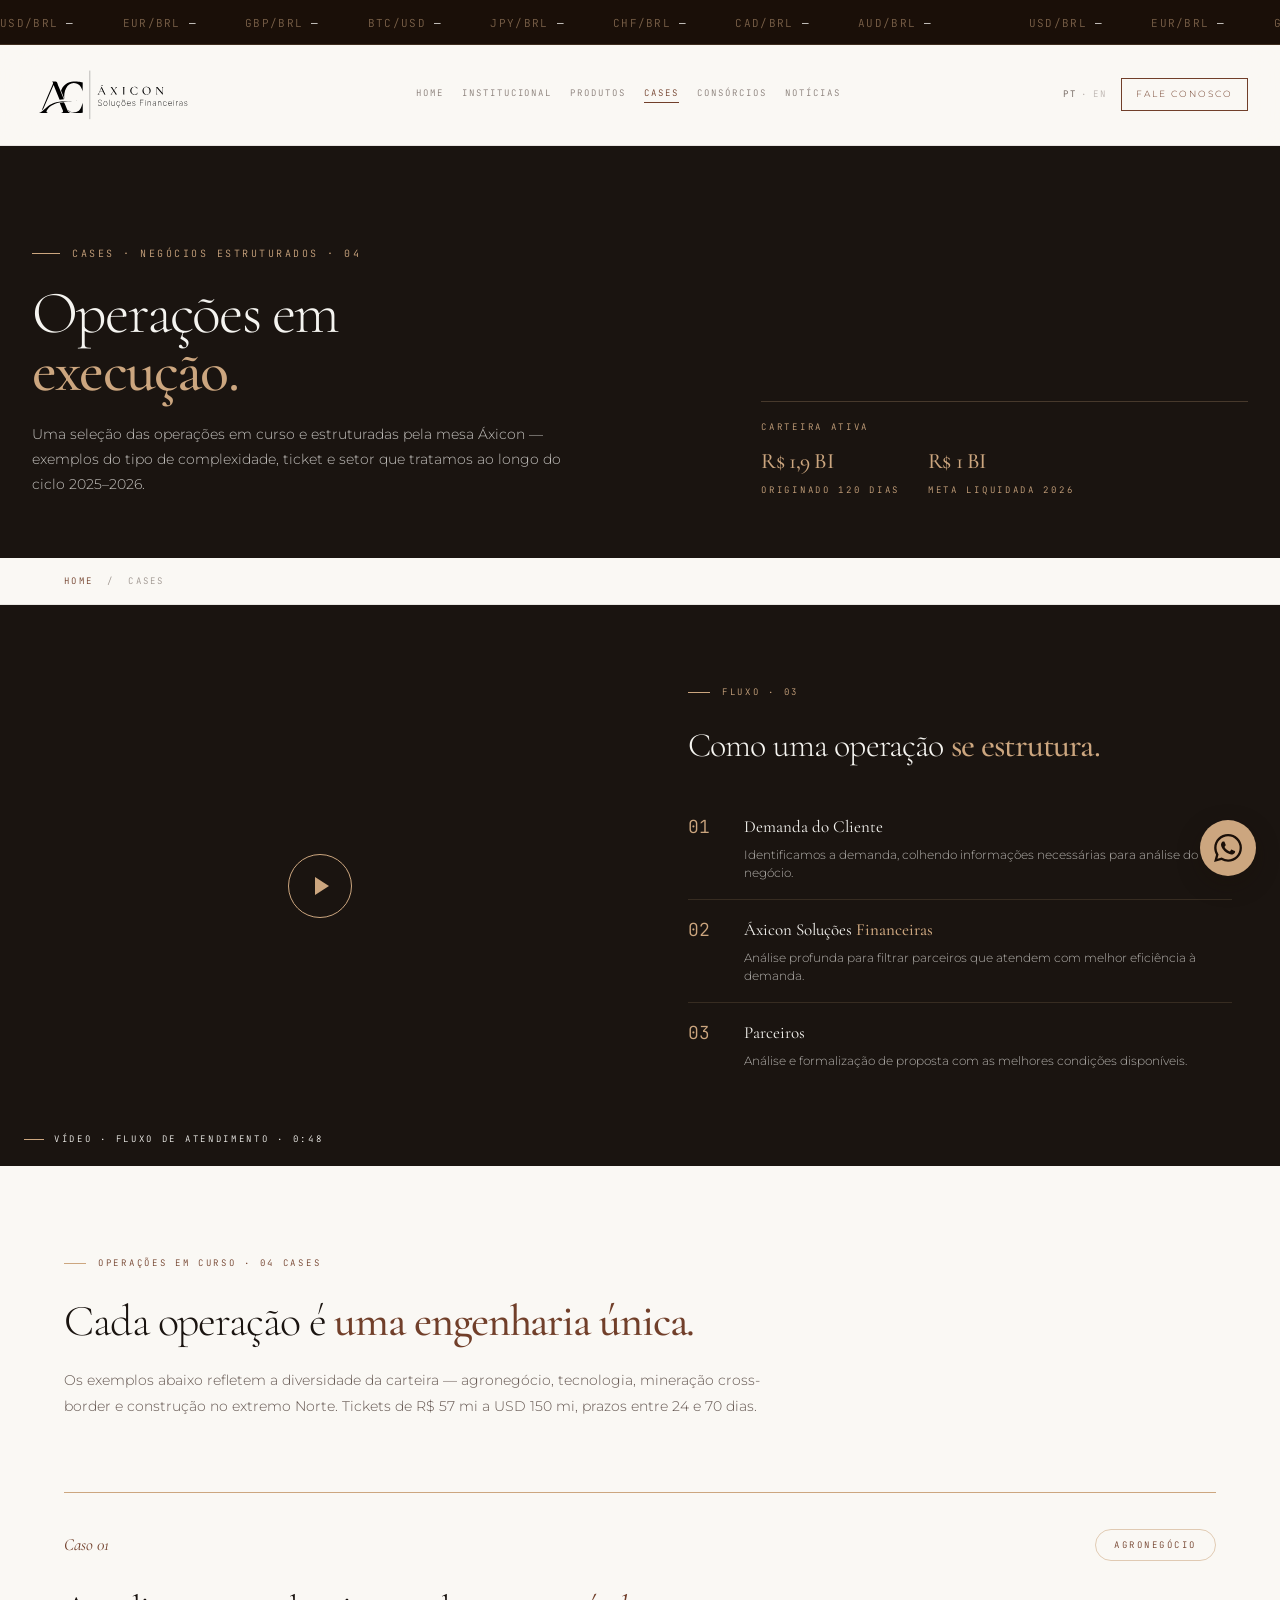
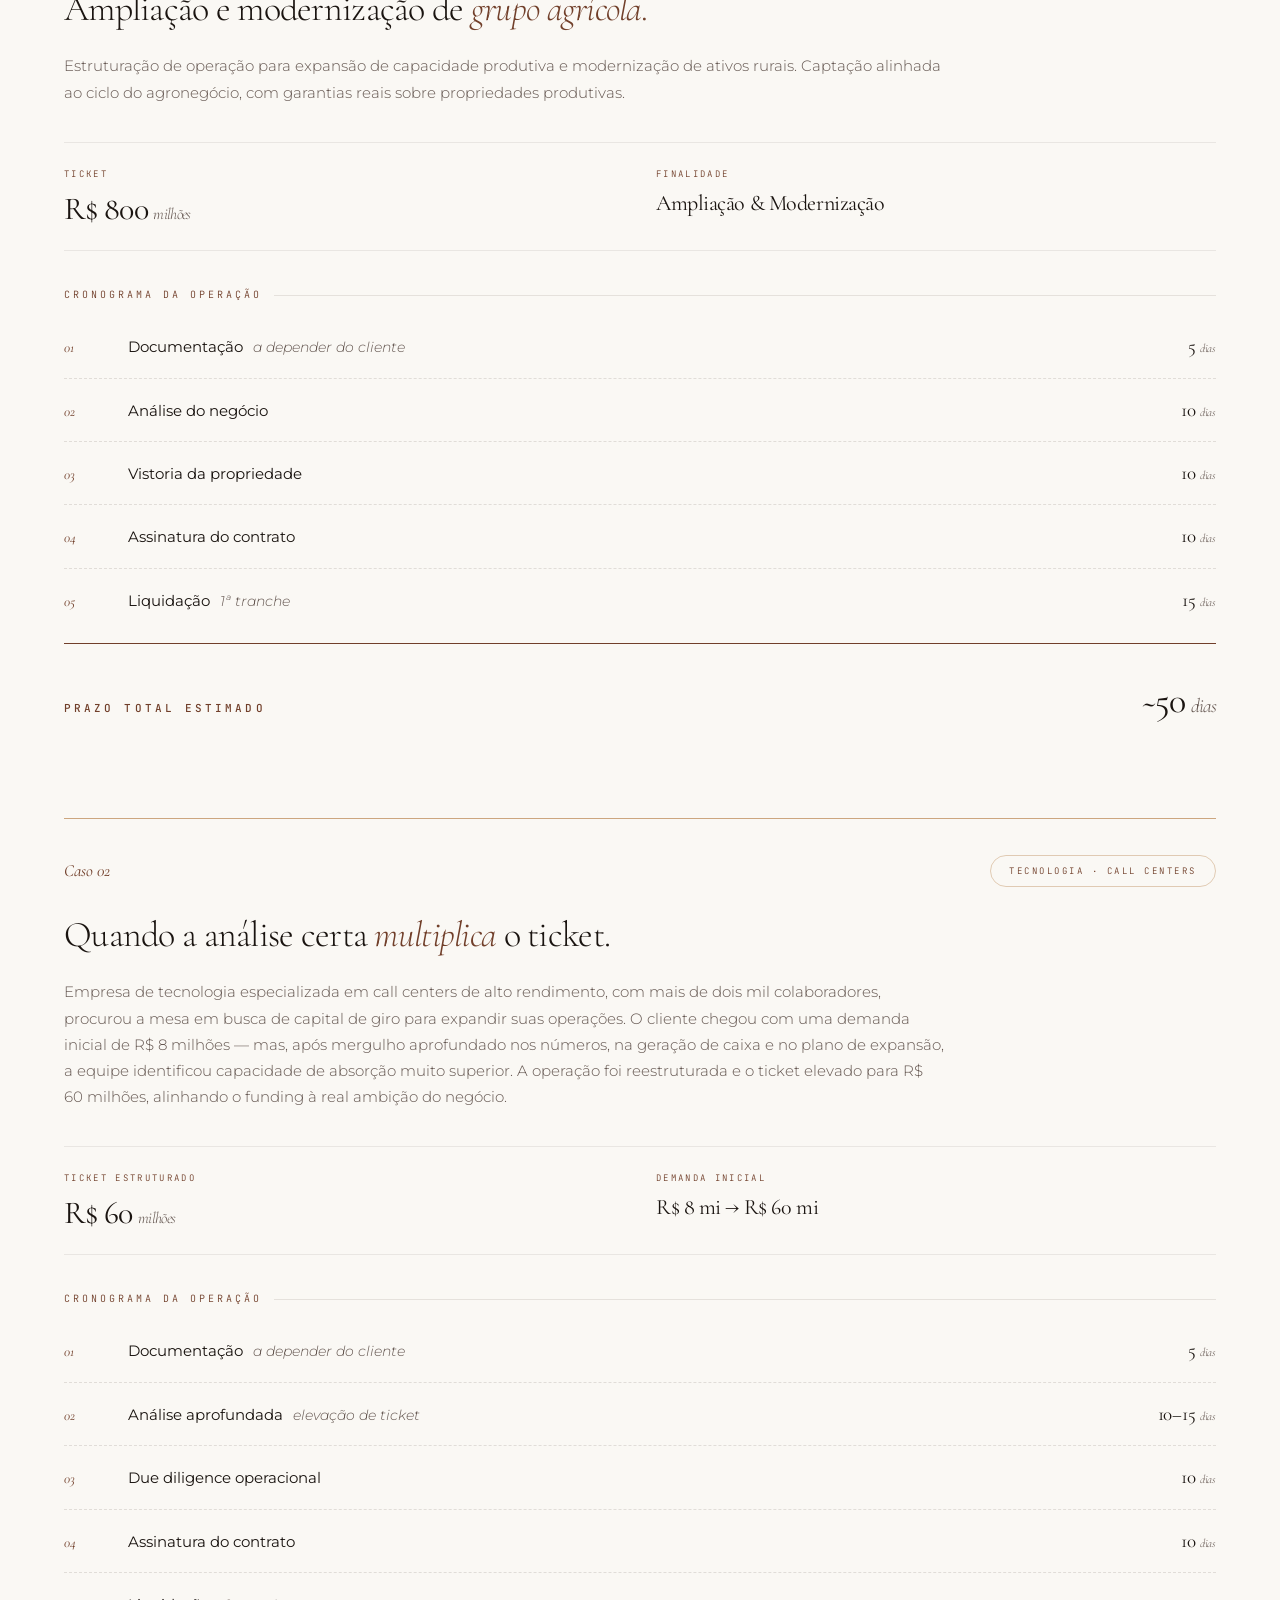
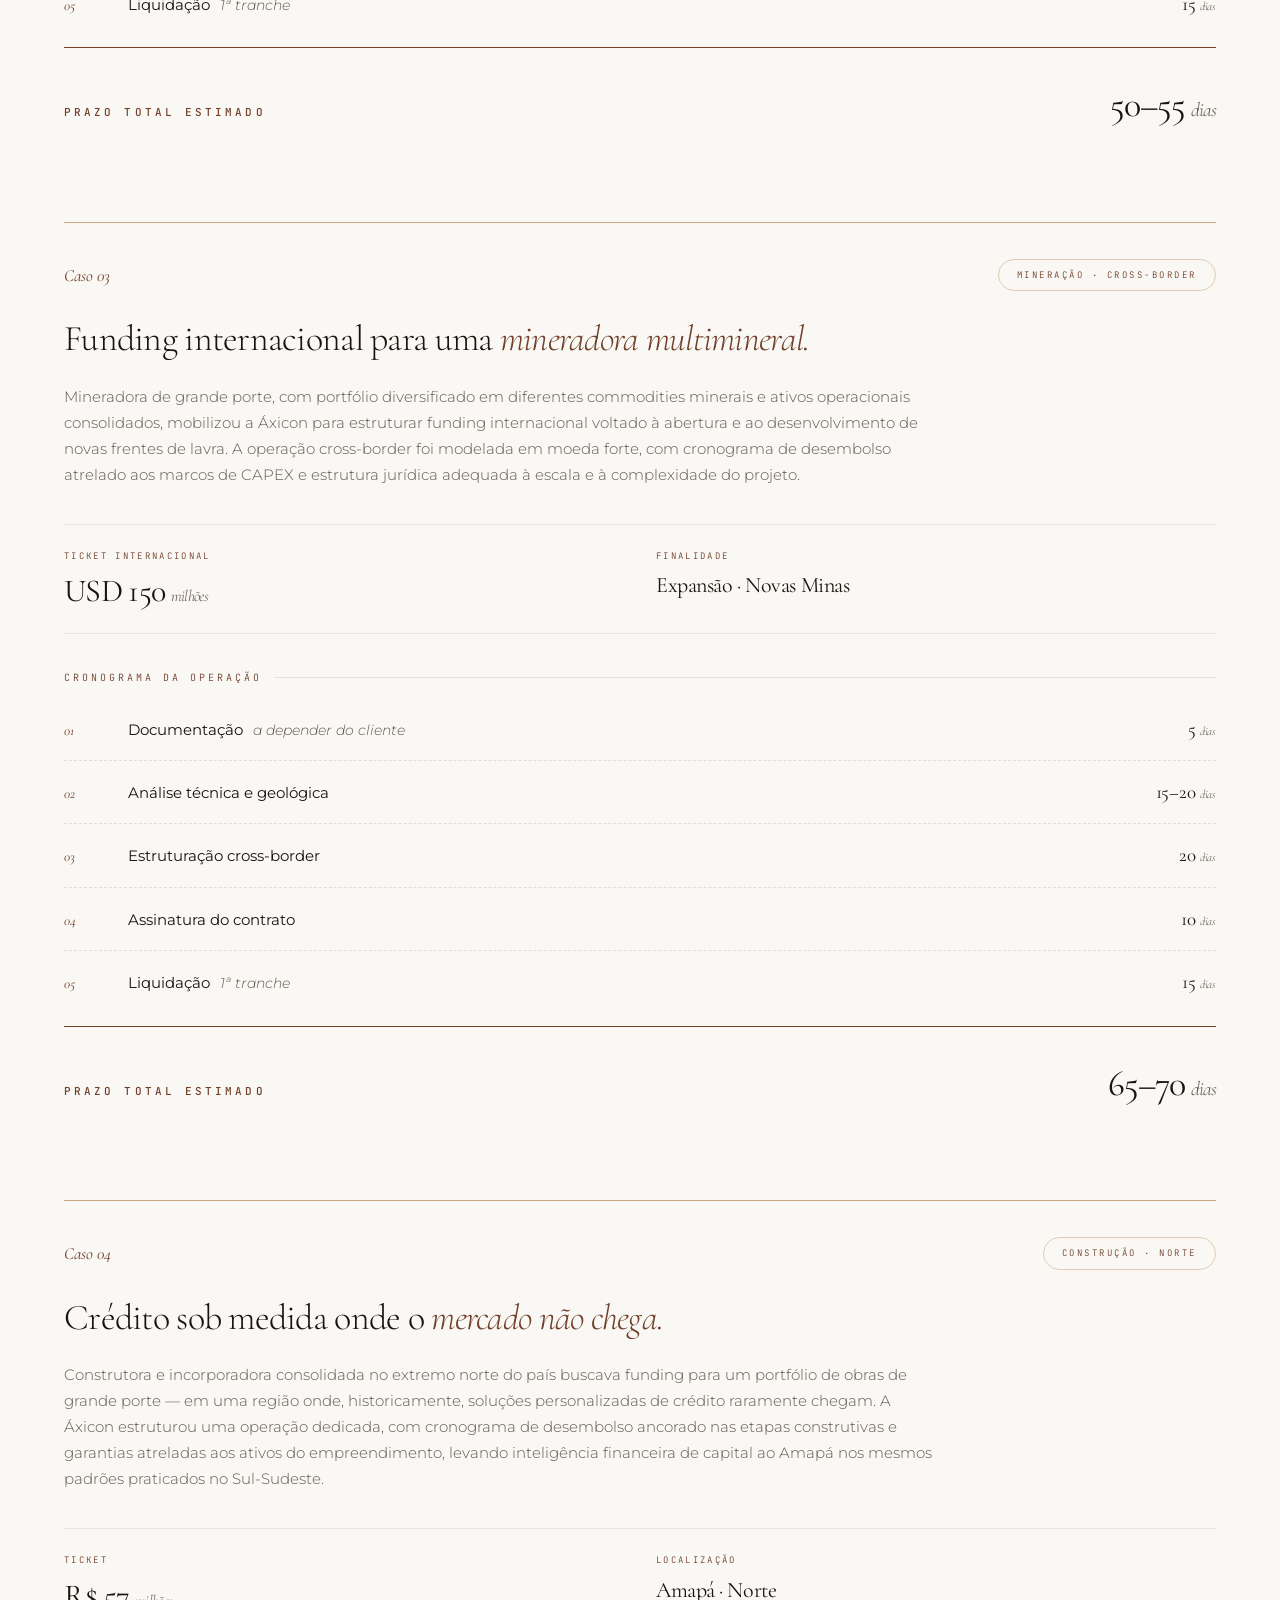
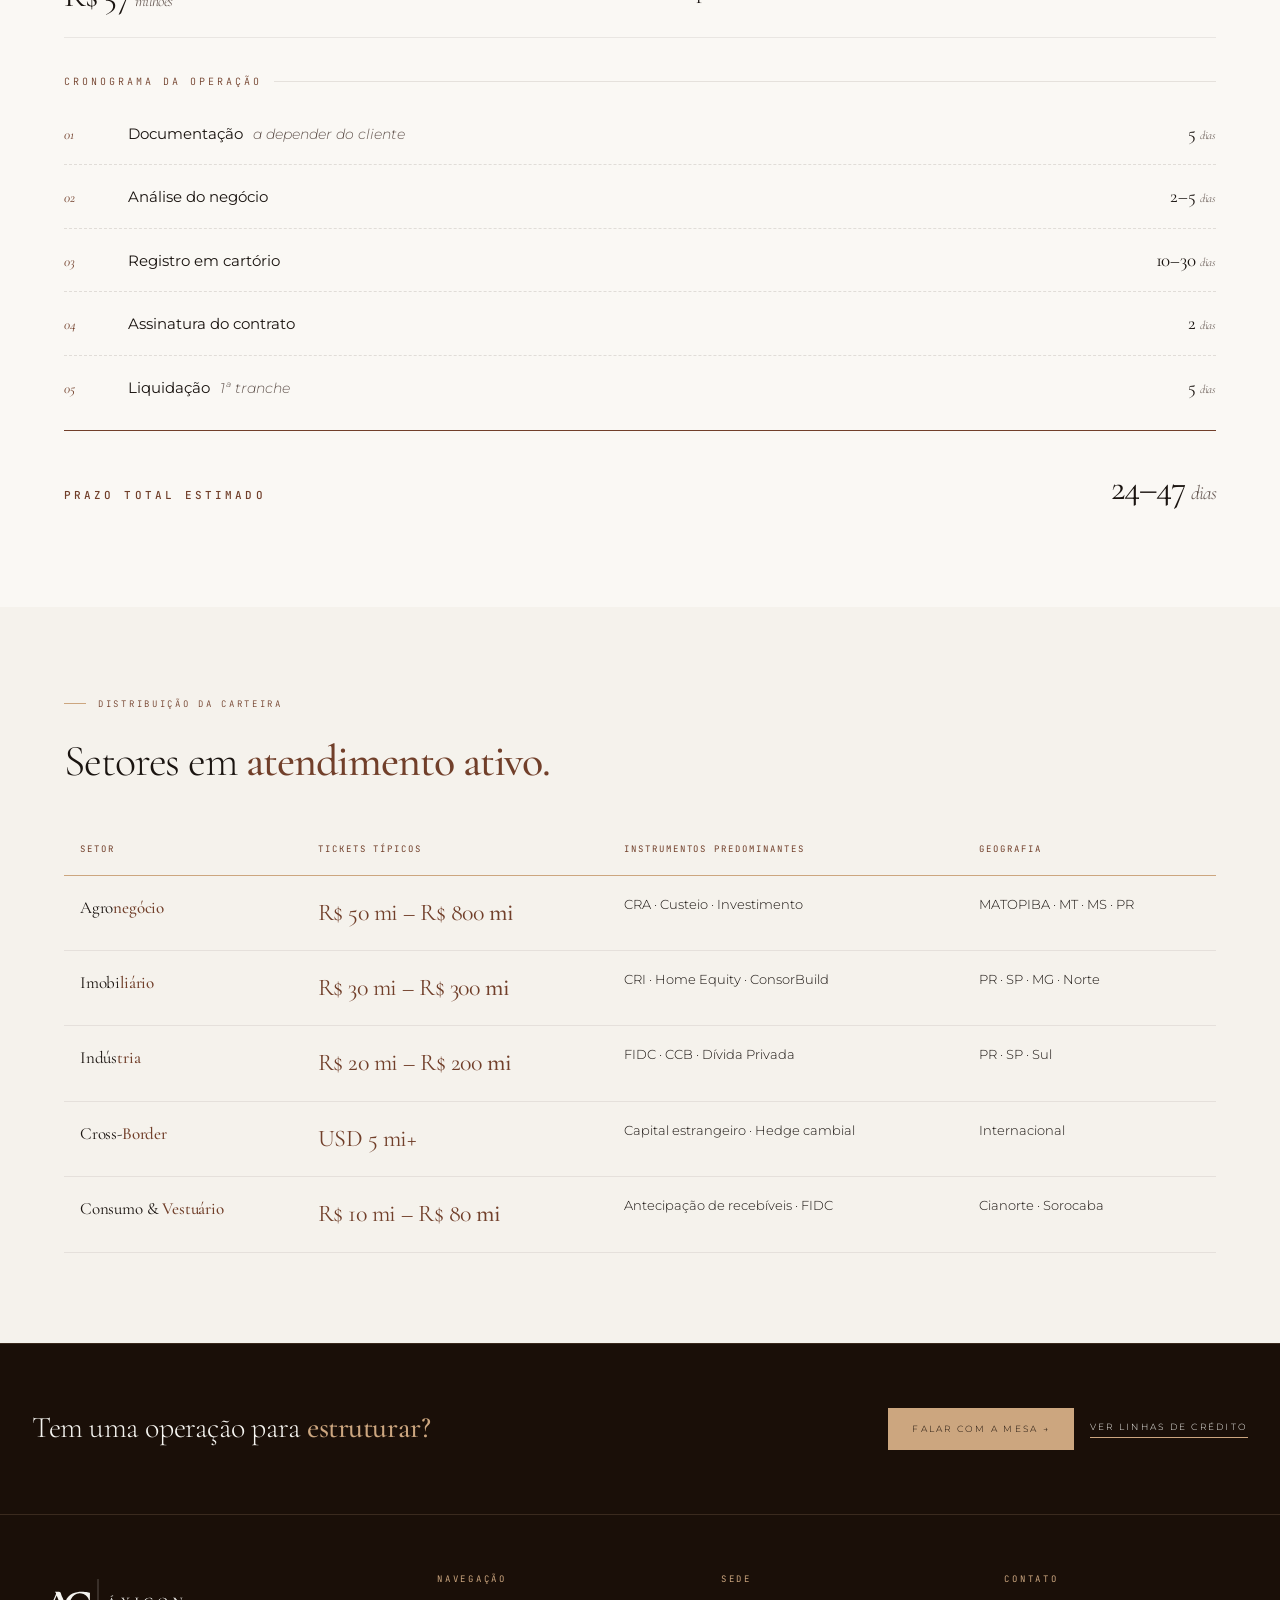
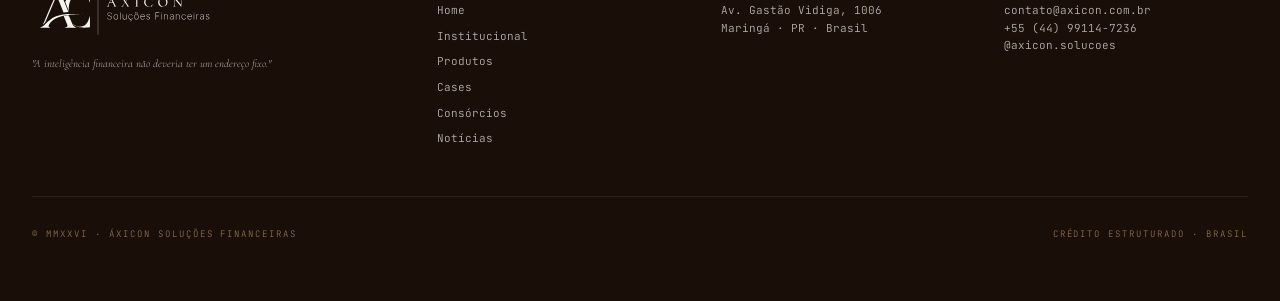
==== commit 28173fb2: "Ajustes de design e conteúdo (lote 1) - Header maior (logo 42→56px, padding vertical 16→22px, var --" ====
--- a/cases.html
+++ b/cases.html
@@ -4,6 +4,8 @@
 <meta charset="UTF-8">
 <meta name="viewport" content="width=device-width, initial-scale=1.0">
 <title>Cases & Negócios Estruturados — Áxicon Soluções Financeiras</title>
+<link rel="icon" type="image/svg+xml" href="assets/monogram-bronze.svg">
+<link rel="apple-touch-icon" href="assets/monogram-bronze.svg">
 <meta name="description" content="Operações em execução na carteira Áxicon — agro, imobiliário, project finance e cross-border. Tickets de R$ 50 mi a R$ 800 mi.">
 <link rel="stylesheet" href="styles.css">
 </head>
@@ -314,12 +316,13 @@
     </div>
     <div>
       <h4>Navegação</h4>
-      <ul>
+            <ul>
         <li><a href="index.html">Home</a></li>
+        <li><a href="institucional.html">Institucional</a></li>
         <li><a href="produtos.html">Produtos</a></li>
         <li><a href="cases.html">Cases</a></li>
         <li><a href="consorcios.html">Consórcios</a></li>
-        <li><a href="institucional.html">Institucional</a></li>
+        <li><a href="noticias.html">Notícias</a></li>
       </ul>
     </div>
     <div>
--- a/styles.css
+++ b/styles.css
@@ -32,7 +32,7 @@
   --f-serif: 'Cormorant Garamond', Georgia, serif;
   --f-sans: 'Montserrat', -apple-system, BlinkMacSystemFont, sans-serif;
   --f-mono: 'JetBrains Mono', 'SF Mono', Menlo, monospace;
-  --nav-h: 64px;
+  --nav-h: 84px;
   --ticker-h: 32px;
   --pad-section: 90px 32px;
   --max-w: 1440px;
@@ -90,7 +90,7 @@
   display: flex;
   justify-content: space-between;
   align-items: center;
-  padding: 16px 32px;
+  padding: 22px 32px;
   background: rgba(250, 248, 244, 0.92);
   backdrop-filter: blur(20px);
   -webkit-backdrop-filter: blur(20px);
@@ -100,7 +100,7 @@
   z-index: 99;
 }
 .nav-brand { display: flex; align-items: center; gap: 10px; text-decoration: none; color: var(--c-text-light); }
-.nav-brand img.brand-logo { height: 42px; width: auto; display: block; }
+.nav-brand img.brand-logo { height: 56px; width: auto; display: block; }
 .nav-logo {
   width: 26px; height: 26px;
   border: 1px solid var(--c-primary);
@@ -219,8 +219,11 @@
   text-decoration: none; padding-bottom: 3px;
   border-bottom: 1px solid var(--c-gold);
 }
+.link-arrow { color: var(--c-text-dark); }
 .s-light .link-arrow, .s-light-2 .link-arrow { color: var(--c-primary); }
-.s-dark .link-arrow, .s-deep .link-arrow { color: var(--c-text-dark); }
+.s-dark .link-arrow, .s-deep .link-arrow,
+.hero .link-arrow, .page-hero .link-arrow { color: var(--c-text-dark); }
+.link-arrow:visited, .link-arrow:active { color: inherit; }
 
 /* KPIs */
 .kpi-strip {
@@ -246,18 +249,20 @@
 /* HERO PRINCIPAL */
 .hero {
   position: relative;
-  min-height: 620px;
+  min-height: 78vh;
   background:
-    linear-gradient(180deg, rgba(20, 12, 6, 0.55) 0%, rgba(20, 12, 6, 0.78) 60%, rgba(20, 12, 6, 0.95) 100%),
+    linear-gradient(180deg, rgba(20, 12, 6, 0.55) 0%, rgba(20, 12, 6, 0.80) 60%, rgba(20, 12, 6, 0.97) 100%),
     url('assets/bg-bronze-arc.jpg') center/cover;
-  padding: 110px 32px 90px;
+  padding: 150px 32px 110px;
   display: grid;
   grid-template-columns: 1fr;
   gap: 48px;
   align-items: end;
   color: var(--c-text-dark);
 }
-.hero > div { max-width: 920px; }
+.hero > div { max-width: 1080px; }
+.hero h1.h-hero { font-size: clamp(48px, 7vw, 84px); line-height: 0.96; letter-spacing: -0.035em; }
+.hero h1.h-hero em { font-weight: 400; }
 .hero-meta {
   position: absolute; top: 28px; right: 32px;
   font-family: var(--f-mono); font-size: 9px;
@@ -273,9 +278,9 @@
 }
 .hero-eyebrow::before { content: ''; width: 28px; height: 1px; background: var(--c-gold); }
 .hero-lede {
-  font-size: 14px; color: rgba(245, 244, 240, 0.78);
-  line-height: 1.8; max-width: 540px;
-  margin: 26px 0 32px;
+  font-size: 16px; color: rgba(245, 244, 240, 0.82);
+  line-height: 1.75; max-width: 640px;
+  margin: 32px 0 40px;
 }
 .hero-actions { display: flex; gap: 20px; align-items: center; flex-wrap: wrap; }
 .hero-card {
@@ -566,33 +571,44 @@
 }
 .partner-card {
   background: var(--c-cream);
-  padding: 40px 36px;
-  display: grid; grid-template-columns: 220px 1fr;
-  gap: 36px; align-items: center;
+  padding: 44px 40px;
+  display: grid; grid-template-columns: 240px 1fr;
+  gap: 40px; align-items: center;
+  transition: background 0.25s ease;
 }
 .s-light-2 .partner-card { background: var(--c-cream-2); }
+.partner-card:hover { background: var(--c-cream); }
+.s-light-2 .partner-card:hover { background: var(--c-cream); }
 .partner-logo {
-  font-family: var(--f-serif);
-  width: 220px; height: 160px;
-  border: 1px solid var(--c-primary);
+  width: 240px; height: 160px;
+  background: #fff;
+  border: 1px solid var(--line-light-2);
   display: flex; align-items: center; justify-content: center;
-  font-style: italic; font-size: 28px; color: var(--c-primary);
+  padding: 24px 28px;
   position: relative;
   overflow: hidden;
   margin-bottom: 0;
-}
+  transition: border-color 0.25s ease;
+}
+.partner-card:hover .partner-logo { border-color: rgba(113, 63, 42, 0.25); }
 .partner-logo.dropzone {
-  border: 1px dashed rgba(113, 63, 42, 0.32);
-  background: rgba(124, 77, 51, 0.025);
-  padding: 18px 24px;
-}
-.partner-logo.dropzone:hover { background: rgba(124, 77, 51, 0.06); border-color: rgba(113, 63, 42, 0.55); }
-.partner-logo.plus { font-size: 72px; color: rgba(204, 166, 127, 0.5); border: 1px dashed rgba(204, 166, 127, 0.35); font-style: normal; }
+  /* mantido só para o modo edição via image-slot.js */
+  border: 1px dashed rgba(113, 63, 42, 0.22);
+  background: #fff;
+}
+.partner-logo.plus {
+  font-family: var(--f-serif);
+  font-size: 64px;
+  color: rgba(204, 166, 127, 0.55);
+  border: 1px solid var(--line-light-2);
+  font-style: normal;
+  background: var(--c-cream-2);
+}
 .partner-content { display: flex; flex-direction: column; }
 .partner-name {
-  font-family: var(--f-serif); font-size: 28px; font-weight: 300;
+  font-family: var(--f-serif); font-size: 30px; font-weight: 300;
   letter-spacing: -0.02em; line-height: 1.1;
-  margin-bottom: 10px;
+  margin-bottom: 12px;
 }
 .partner-name em { font-style: normal; font-weight: 500; color: var(--c-primary); }
 .partner-name.muted { color: rgba(42, 24, 16, 0.55); font-style: normal; font-weight: 300; }
